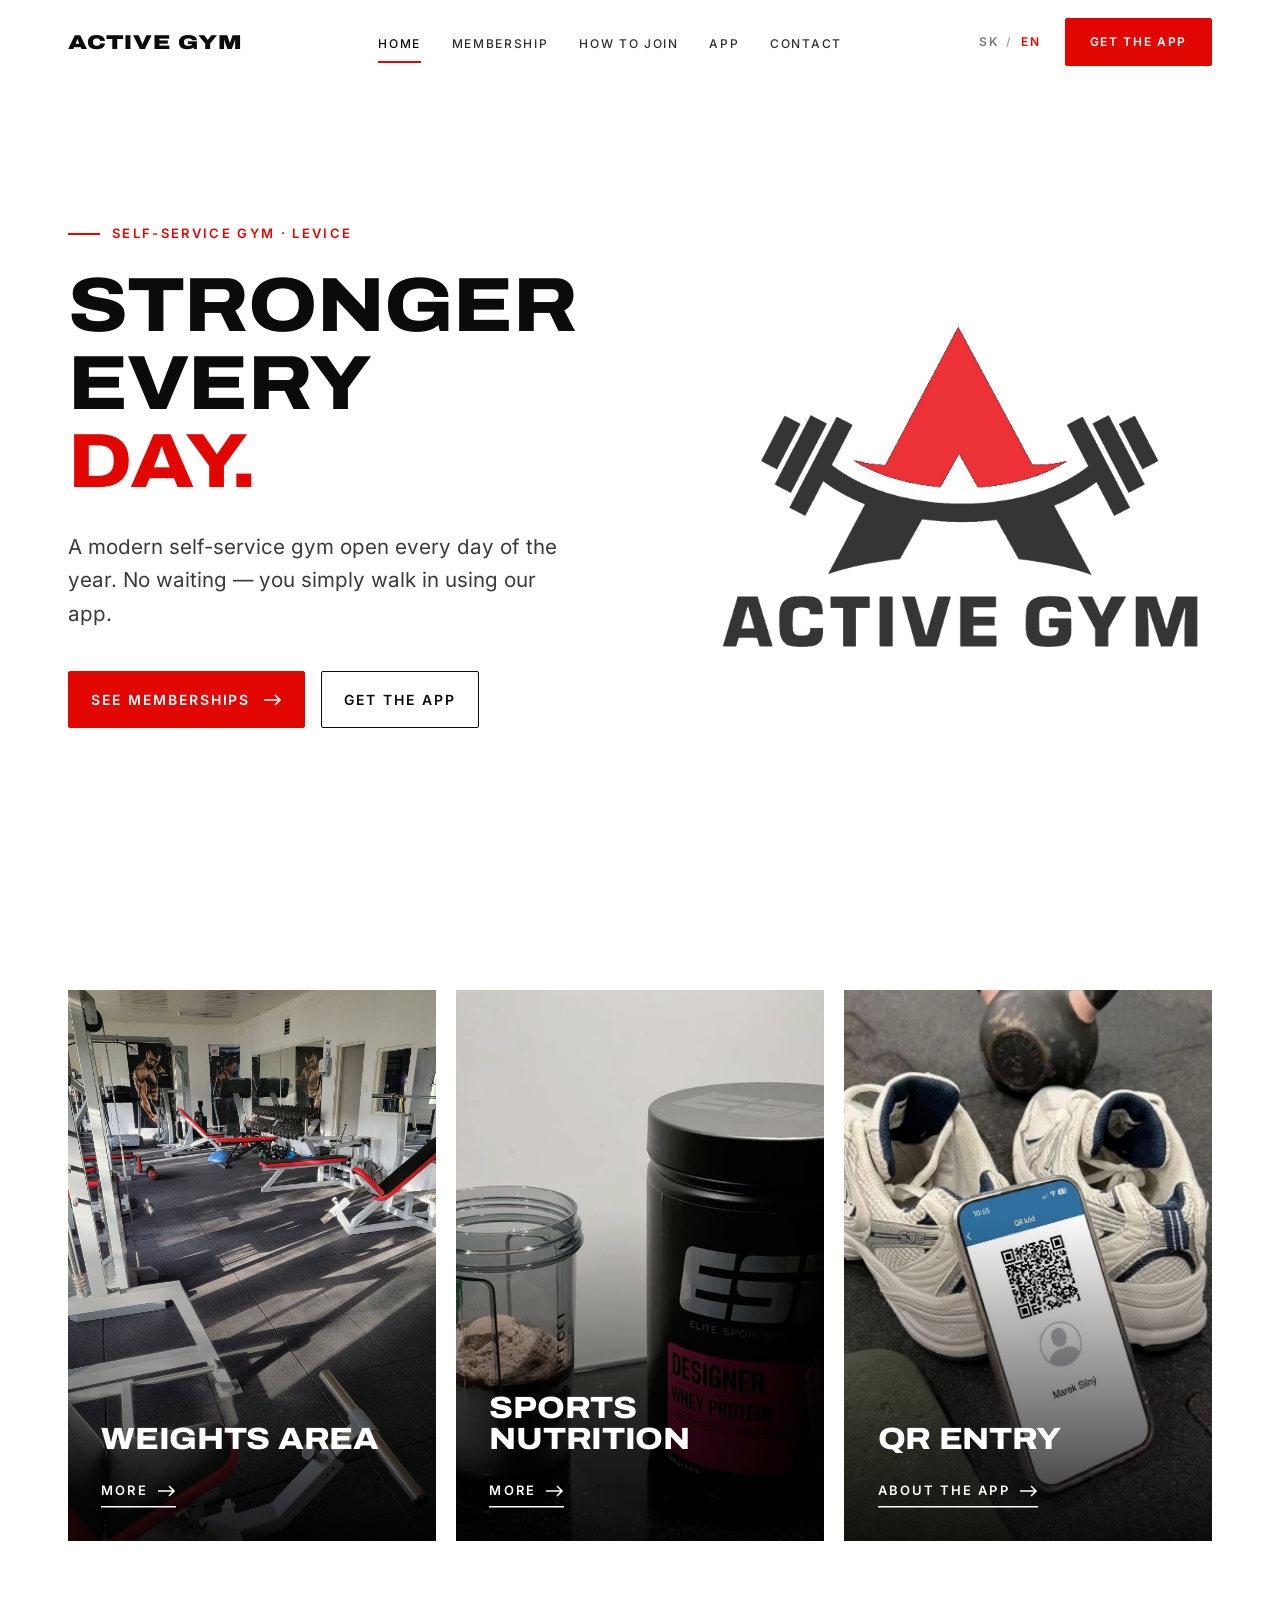
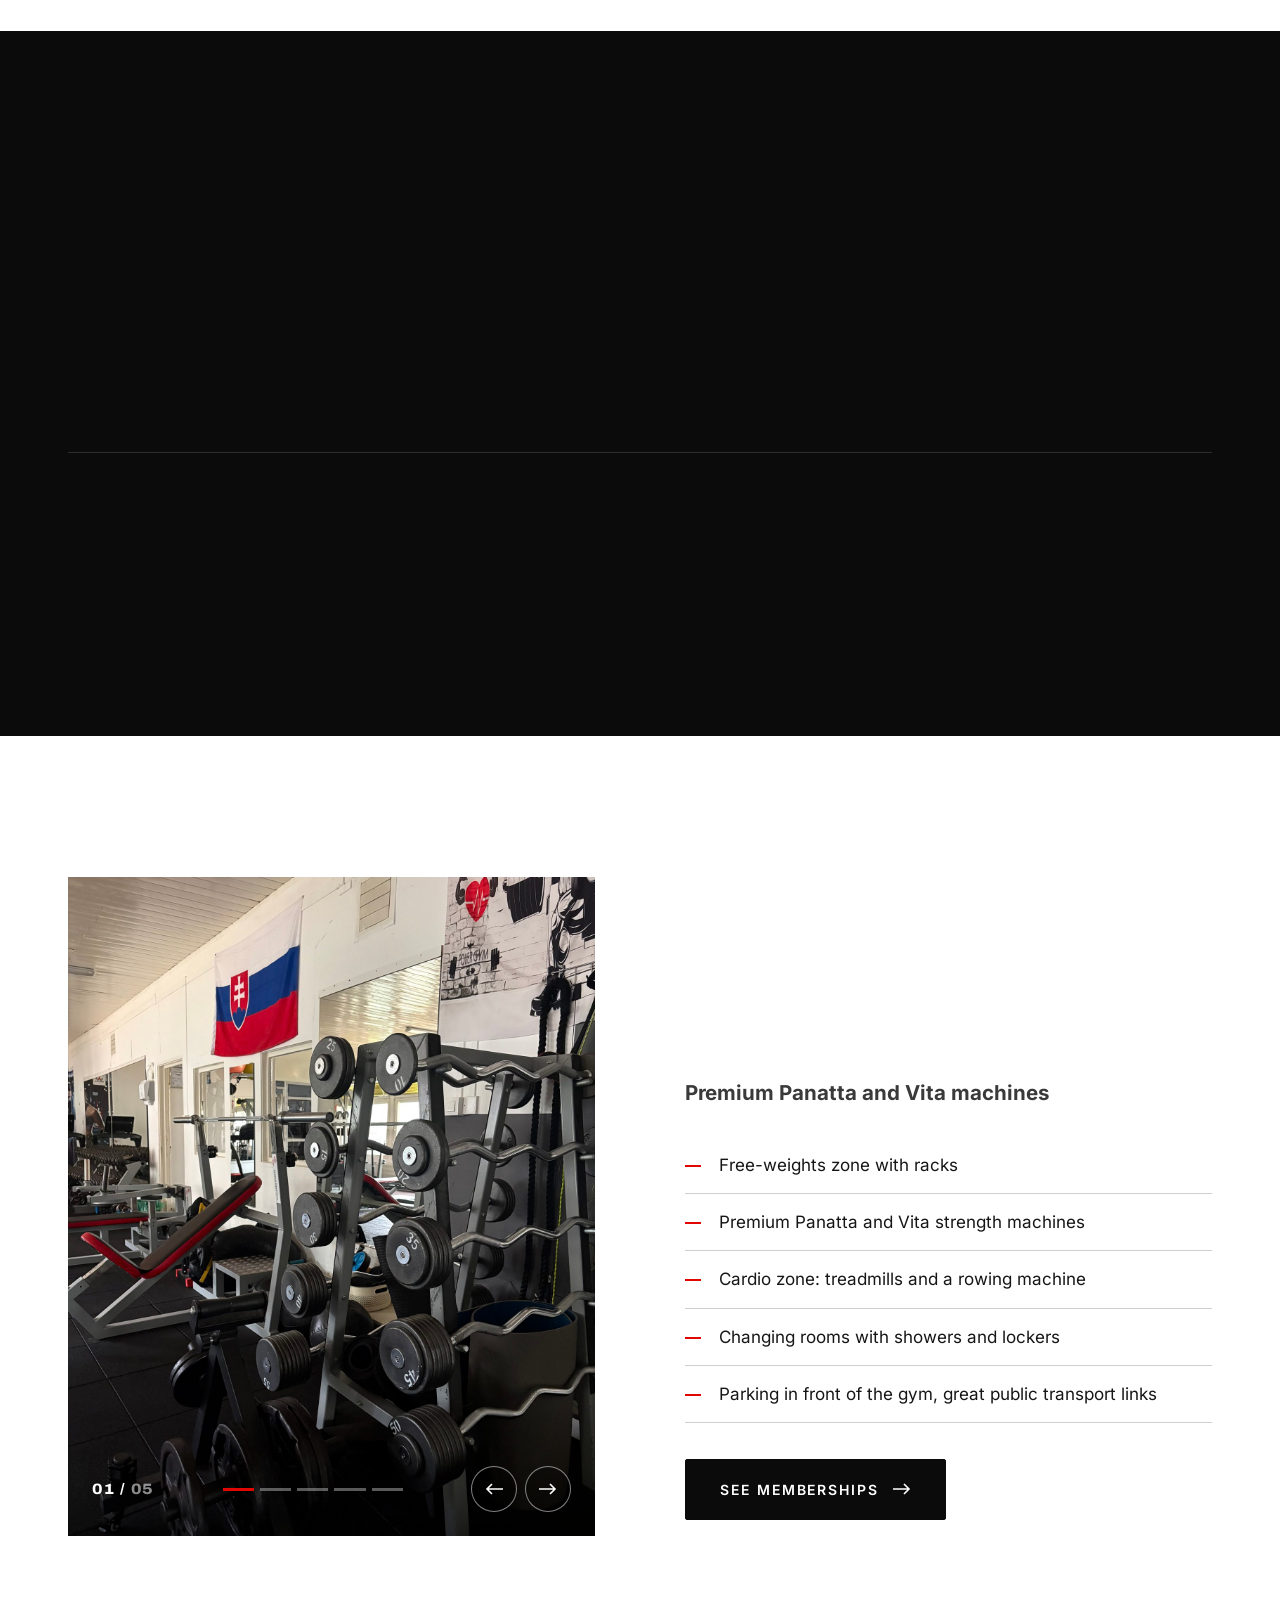
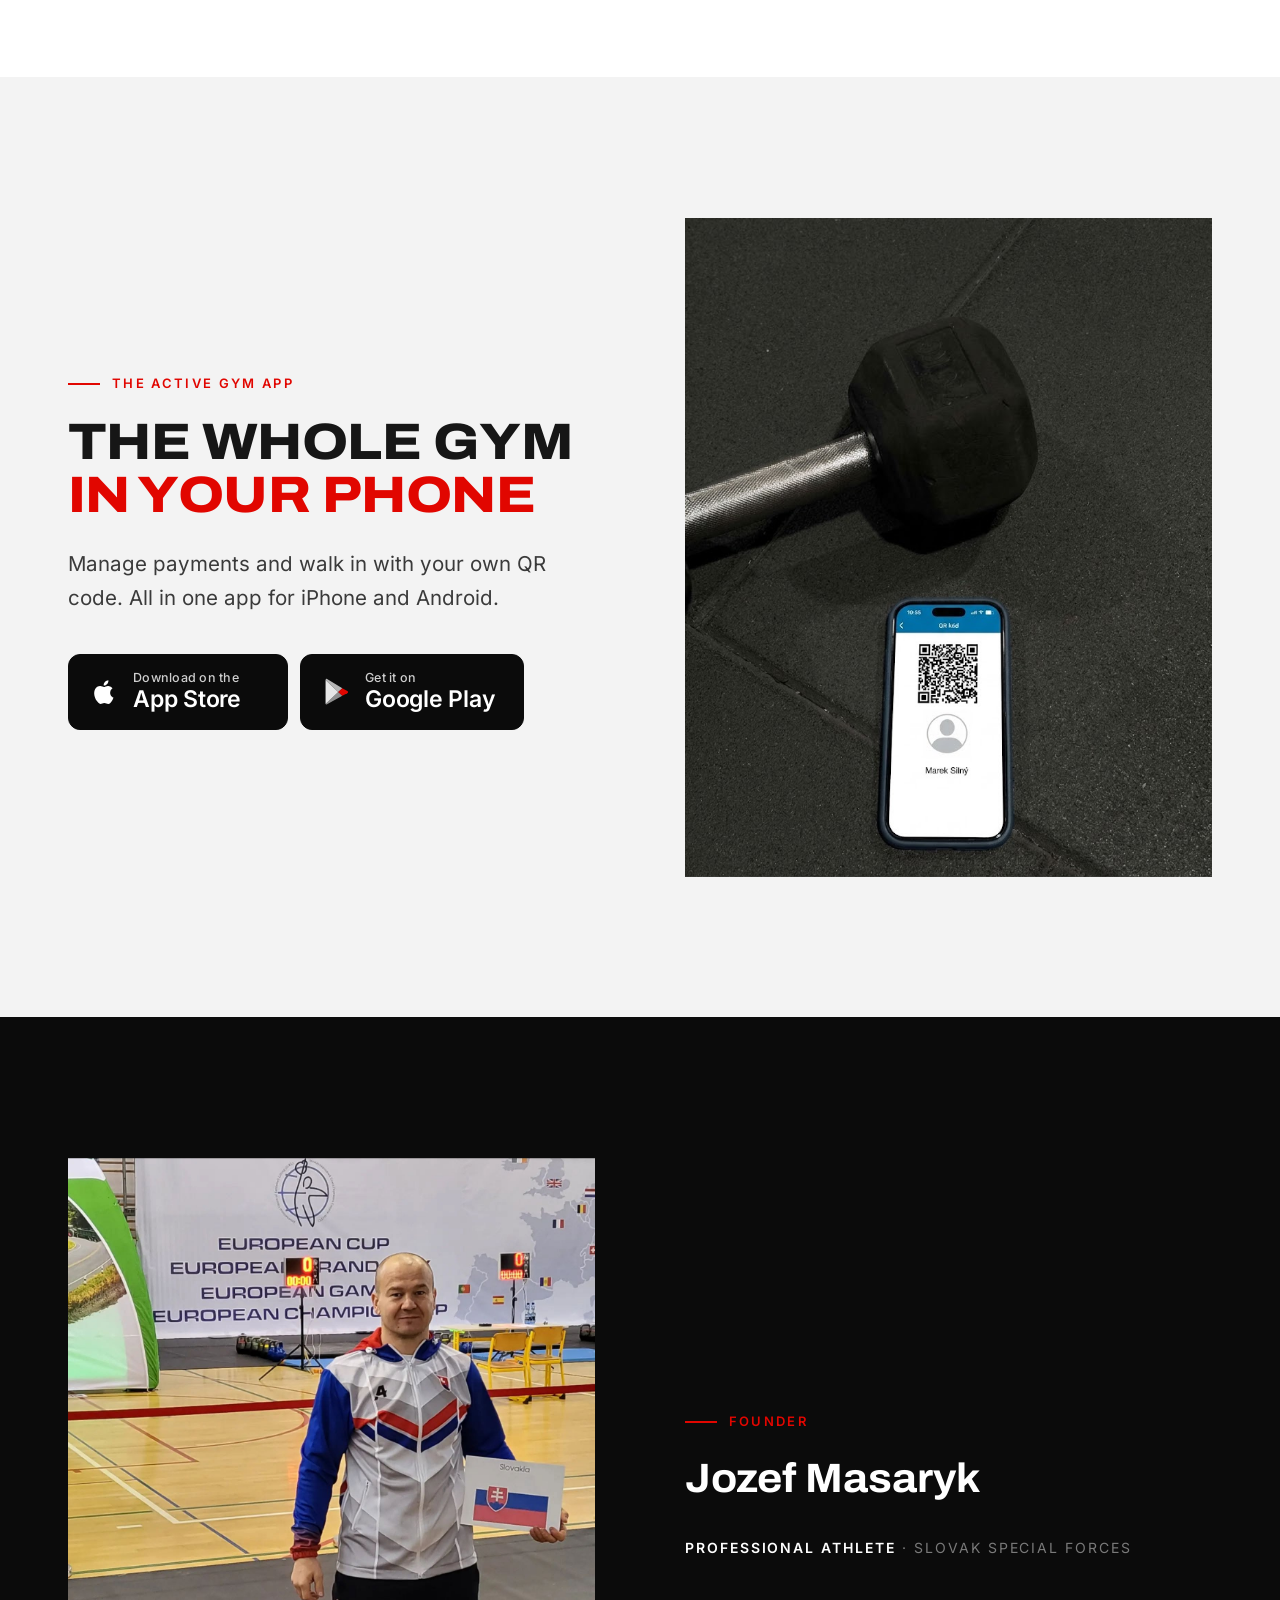
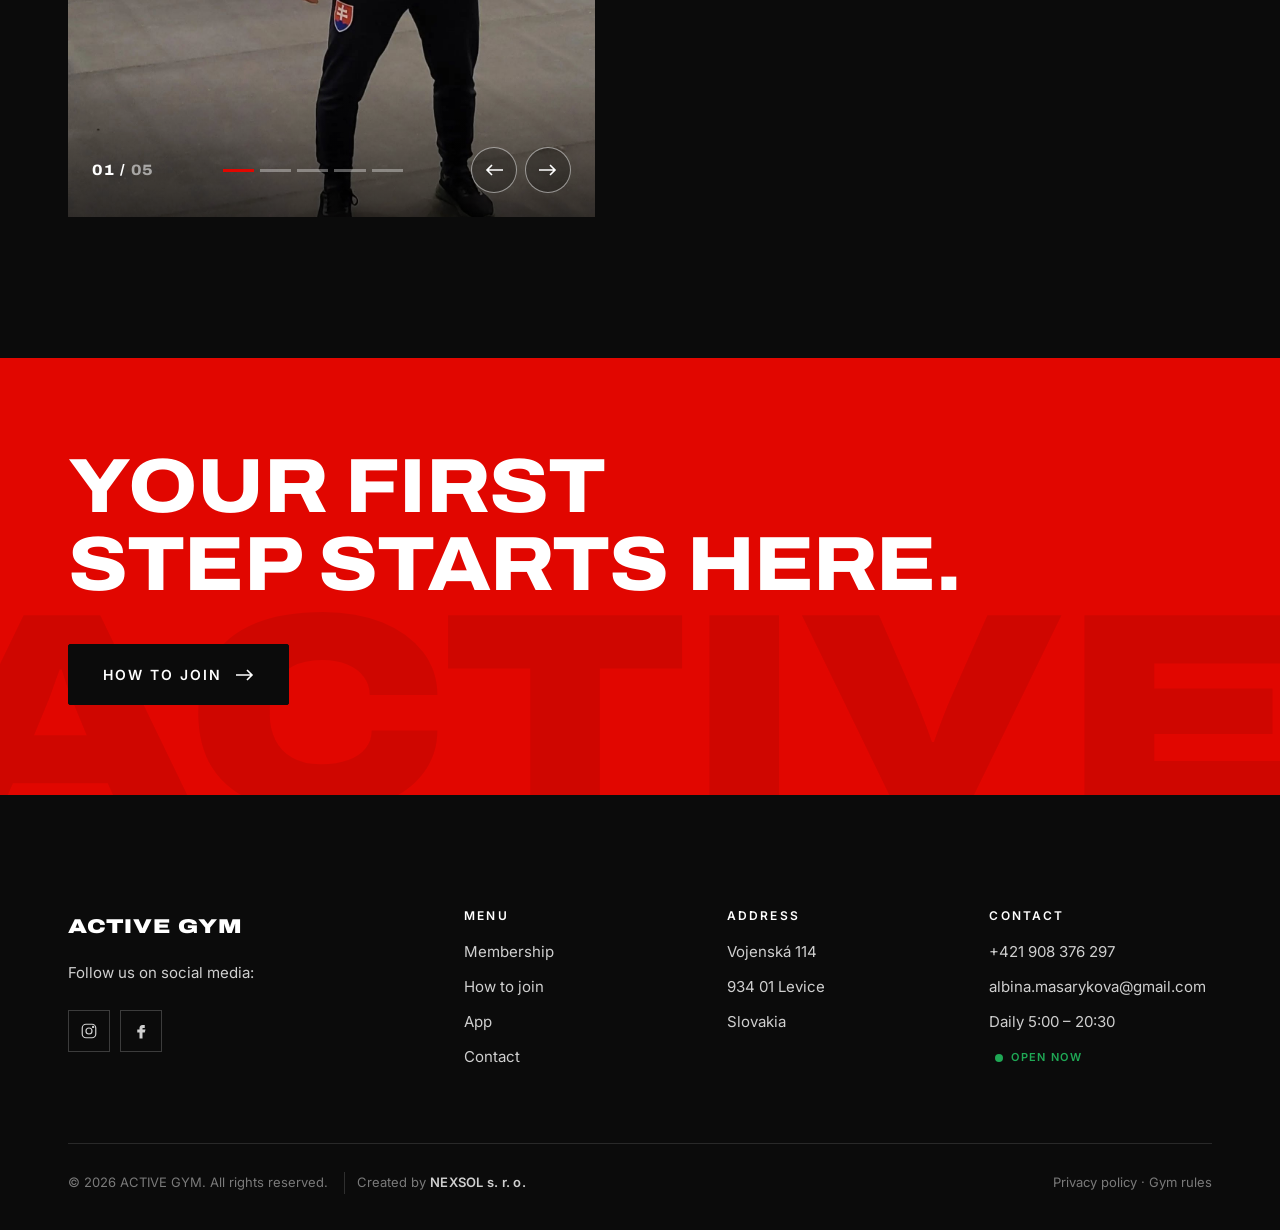
==== en/index.html @ 4e53a93d "Add favicon, social share image and SEO meta tags" ====
<!DOCTYPE html>
<html lang="en">
<head>
  <meta charset="UTF-8">
  <meta name="viewport" content="width=device-width, initial-scale=1">
  <title>ACTIVE GYM Levice — Self-service gym</title>
  <meta name="description" content="ACTIVE GYM self-service gym in Levice, Slovakia. Open daily 5:00 – 20:30, entry with the QR code in our app, modern machines and free weights.">
  <link rel="canonical" href="https://activegym.sk/en/">
  <link rel="alternate" hreflang="sk" href="https://activegym.sk/">
  <link rel="alternate" hreflang="en" href="https://activegym.sk/en/">
  <link rel="alternate" hreflang="x-default" href="https://activegym.sk/">

  <!-- Favicon -->
  <link rel="icon" href="../favicon.ico" sizes="48x48">
  <link rel="icon" type="image/png" sizes="32x32" href="../images/icons/favicon-32.png">
  <link rel="icon" type="image/png" sizes="16x16" href="../images/icons/favicon-16.png">
  <link rel="apple-touch-icon" href="../apple-touch-icon.png">
  <link rel="manifest" href="../site.webmanifest">
  <meta name="theme-color" content="#0b0b0b">

  <!-- Social sharing -->
  <meta property="og:type" content="website">
  <meta property="og:site_name" content="ACTIVE GYM">
  <meta property="og:locale" content="en_GB">
  <meta property="og:locale:alternate" content="sk_SK">
  <meta property="og:title" content="ACTIVE GYM Levice — Self-service gym">
  <meta property="og:description" content="ACTIVE GYM self-service gym in Levice, Slovakia. Open daily 5:00 – 20:30, entry with the QR code in our app, modern machines and free weights.">
  <meta property="og:url" content="https://activegym.sk/en/">
  <meta property="og:image" content="https://activegym.sk/images/og-image.jpg">
  <meta property="og:image:width" content="1200">
  <meta property="og:image:height" content="630">
  <meta property="og:image:alt" content="ACTIVE GYM logo">
  <meta name="twitter:card" content="summary_large_image">

  <!-- Google business info -->
  <script type="application/ld+json">
    {
      "@context": "https://schema.org",
      "@type": "ExerciseGym",
      "name": "ACTIVE GYM",
      "url": "https://activegym.sk/",
      "logo": "https://activegym.sk/images/logo.white.png",
      "image": "https://activegym.sk/images/og-image.jpg",
      "telephone": "+421908376297",
      "email": "albina.masarykova@gmail.com",
      "address": {
        "@type": "PostalAddress",
        "streetAddress": "Vojenská 114",
        "postalCode": "934 01",
        "addressLocality": "Levice",
        "addressCountry": "SK"
      },
      "openingHoursSpecification": [
        {
          "@type": "OpeningHoursSpecification",
          "dayOfWeek": [
            "Monday",
            "Tuesday",
            "Wednesday",
            "Thursday",
            "Friday",
            "Saturday",
            "Sunday"
          ],
          "opens": "05:00",
          "closes": "20:30"
        }
      ],
      "sameAs": [
        "https://www.facebook.com/activegymlevice/",
        "https://www.instagram.com/active_gym_levice/"
      ]
    }
  </script>
  <link rel="stylesheet" href="../css/style.css">
</head>
<body class="home-light">
  <div class="page-curtain" aria-hidden="true"></div>

  <header class="site-header">
    <div class="container">
        <a href="index.html" class="logo" aria-label="ACTIVE GYM home">Active Gym</a>
      <nav class="main-nav" aria-label="Main">
        <ul>
          <li><a href="index.html" aria-current="page">Home</a></li>
          <li><a href="membership.html">Membership</a></li>
          <li><a href="how-to-join.html">How to join</a></li>
          <li><a href="app.html">App</a></li>
          <li><a href="contact.html">Contact</a></li>
        </ul>
      </nav>
      <div class="header-right">
        <div class="lang-switch" aria-label="Language / Jazyk"><a href="../index.html" hreflang="sk" lang="sk" data-lang="sk">SK</a><span aria-hidden="true">/</span><a href="index.html" hreflang="en" lang="en" class="is-active" aria-current="true" data-lang="en">EN</a></div>
        <a href="app.html" class="btn header-cta">Get the app</a>
        <button class="menu-toggle" aria-label="Open menu" aria-expanded="false">
          <span></span><span></span><span></span>
        </button>
      </div>
    </div>
  </header>

  <div class="mobile-menu">
    <ul>
      <li><a href="index.html" aria-current="page">Home</a></li>
      <li><a href="membership.html">Membership</a></li>
      <li><a href="how-to-join.html">How to join</a></li>
      <li><a href="app.html">App</a></li>
      <li><a href="contact.html">Contact</a></li>
    </ul>
    <div class="mobile-meta">
      <div class="lang-switch lang-switch--big" aria-label="Language / Jazyk"><a href="../index.html" hreflang="sk" lang="sk" data-lang="sk">SK</a><span aria-hidden="true">/</span><a href="index.html" hreflang="en" lang="en" class="is-active" aria-current="true" data-lang="en">EN</a></div>
      <p>Vojenská 114 · Levice</p>
    </div>
  </div>

  <main id="main">
    <!-- HERO -->
    <section class="hero hero--split">
      <div class="media" data-label="hero.jpg">
        <img src="../images/logo.white.png" alt="ActiveGym logo">
      </div>
      <div class="container">
        <p class="eyebrow hero-fade">Self-service gym  ·  Levice</p>
        <h1 class="h-xl">
          <span class="rise"><span>Stronger</span></span>
          <span class="rise"><span>every</span></span>
          <span class="rise"><span class="text-red">day.</span></span>
        </h1>
        <p class="lead hero-fade">A modern self-service gym open every day of the year. No waiting — you simply walk in using our app.</p>
        <div class="hero-actions hero-fade">
          <a href="membership.html" class="btn">See memberships <svg class="arrow" width="18" height="12" viewBox="0 0 18 12" fill="none" aria-hidden="true"><path d="M0 6h16M11 1l5 5-5 5" stroke="currentColor" stroke-width="1.6"/></svg></a>
          <a href="app.html" class="btn btn--ghost">Get the app</a>
        </div>
      </div>
      <div class="hero-scroll">Scroll</div>
    </section>

    <!-- OFFER TILES -->
    <section class="section section--tight" style="padding-top:10">
      <div class="container">
        <div class="tiles">
          <a href="membership.html" class="tile reveal">
            <div class="media" data-label="tile-gym.jpg"><img src="../images/fitko.jpg" alt="Weights area with equipment"></div>
            <div class="tile-body">
              <h3>Weights area</h3>
              <p>Premium machines, free weights, treadmills and a rowing machine.</p>
              <span class="link-arrow">More <svg class="arrow" width="18" height="12" viewBox="0 0 18 12" fill="none" aria-hidden="true"><path d="M0 6h16M11 1l5 5-5 5" stroke="currentColor" stroke-width="1.6"/></svg></span>
            </div>
          </a>
          <a href="membership.html#sports-nutrition" class="tile reveal" style="--delay:.12s">
            <div class="media" data-label="tile-cardio.jpg"><img src="../images/protein.jpg" alt="Sports nutrition"></div>
            <div class="tile-body">
              <h3>Sports nutrition</h3>
              <p>Protein, pre-workouts, protein bars and isotonic drinks.</p>
              <span class="link-arrow">More <svg class="arrow" width="18" height="12" viewBox="0 0 18 12" fill="none" aria-hidden="true"><path d="M0 6h16M11 1l5 5-5 5" stroke="currentColor" stroke-width="1.6"/></svg></span>
            </div>
          </a>
          <a href="app.html" class="tile reveal" style="--delay:.24s">
            <div class="media" data-label="tile-entry.jpg"><img src="../images/img-01.jpeg" alt="Member scanning the QR code at the entrance"></div>
            <div class="tile-body">
              <h3>QR entry</h3>
              <p>Open the app, hold your QR code to the reader and train. No waiting.</p>
              <span class="link-arrow">About the app <svg class="arrow" width="18" height="12" viewBox="0 0 18 12" fill="none" aria-hidden="true"><path d="M0 6h16M11 1l5 5-5 5" stroke="currentColor" stroke-width="1.6"/></svg></span>
            </div>
          </a>
        </div>
      </div>
    </section>

    <!-- STATS -->
    <section class="section section--dark">
      <div class="container">
        <div class="section-head">
          <div>
            <p class="eyebrow reveal">ACTIVE GYM</p>
            <h2 class="h-lg reveal" style="--delay:.1s">Train<br>your way.</h2>
          </div>
          <p class="lead reveal" style="--delay:.2s">Open every day of the year, holidays included.</p>
        </div>
        <div class="stats">
          <div class="stat reveal"><div class="stat-num"><span data-count="365">365</span></div><div class="stat-label">Days a year</div></div>
          <div class="stat reveal" style="--delay:.1s"><div class="stat-num"><span data-count="7">7</span></div><div class="stat-label">Days a week</div></div>
          <div class="stat reveal" style="--delay:.2s"><div class="stat-num">5:00</div><div class="stat-label">We open every morning</div></div>
          <div class="stat reveal" style="--delay:.3s"><div class="stat-num">20:30</div><div class="stat-label">Last entry in the evening</div></div>
        </div>
      </div>
    </section>

    <!-- FEATURE: FACILITIES -->
    <section class="section">
      <div class="container feature">
          <div class="gallery reveal-img" data-gallery tabindex="0" role="region" aria-roledescription="carousel" aria-label="Gallery — gym facilities">
            <div class="gallery-slide media is-active" data-label="facilities-1.jpg"><img src="../images/fitko.jpeg" alt="Weights area"></div>
            <div class="gallery-slide media" data-label="facilities-2.jpg"><img src="../images/vahy.jpeg" alt="Panatta and Vita machines"></div>
            <div class="gallery-slide media" data-label="facilities-3.jpg"><img src="../images/pas.jpeg" alt="Cardio zone"></div>
            <div class="gallery-slide media" data-label="facilities-4.jpg"><img src="../images/legs.jpeg" alt="Changing rooms"></div>
            <div class="gallery-slide media" data-label="facilities-5.jpg"><img src="../images/satna.jpeg" alt="Gym space"></div>
            <div class="gallery-ui">
              <div class="gallery-count"><span data-gallery-current>01</span> / <span data-gallery-total>05</span></div>
              <div class="gallery-dots">
              <button type="button" class="gallery-dot is-active" aria-label="Photo 1"></button>
              <button type="button" class="gallery-dot" aria-label="Photo 2"></button>
              <button type="button" class="gallery-dot" aria-label="Photo 3"></button>
              <button type="button" class="gallery-dot" aria-label="Photo 4"></button>
              <button type="button" class="gallery-dot" aria-label="Photo 5"></button>
              </div>
              <div class="gallery-arrows">
                <button type="button" class="gallery-btn gallery-btn--prev" data-gallery-prev aria-label="Previous photo"><svg width="18" height="12" viewBox="0 0 18 12" fill="none" aria-hidden="true"><path d="M0 6h16M11 1l5 5-5 5" stroke="currentColor" stroke-width="1.6"/></svg></button>
                <button type="button" class="gallery-btn" data-gallery-next aria-label="Next photo"><svg width="18" height="12" viewBox="0 0 18 12" fill="none" aria-hidden="true"><path d="M0 6h16M11 1l5 5-5 5" stroke="currentColor" stroke-width="1.6"/></svg></button>
              </div>
            </div>
          </div>
        <div class="feature-text">
          <p class="eyebrow reveal">Facilities</p>
          <h2 class="h-md reveal" style="--delay:.1s">Everything you need.</h2>
          <p class="lead reveal" style="--delay:.15s"><strong>Premium Panatta and Vita machines</strong></p>
          <ul class="check-list reveal" style="--delay:.2s">
            <li>Free-weights zone with racks</li>
            <li>Premium Panatta and Vita strength machines</li>
            <li>Cardio zone: treadmills and a rowing machine</li>
            <li>Changing rooms with showers and lockers</li>
            <li>Parking in front of the gym, great public transport links</li>
          </ul>
          <a href="membership.html" class="btn btn--dark reveal" style="--delay:.25s">See memberships <svg class="arrow" width="18" height="12" viewBox="0 0 18 12" fill="none" aria-hidden="true"><path d="M0 6h16M11 1l5 5-5 5" stroke="currentColor" stroke-width="1.6"/></svg></a>
        </div>
      </div>
    </section>

    <!-- APP TEASER -->
    <section class="section section--grey">
      <div class="container feature feature--reverse">
        <div class="feature-media media reveal-img" data-label="app-in-hand.jpg">
          <img src="../images/img-02.jpeg" alt="Phone with the ACTIVE GYM app in hand">
        </div>
        <div class="feature-text">
          <p class="eyebrow reveal">The ACTIVE GYM app</p>
          <h2 class="h-md reveal" style="--delay:.1s">The whole gym <span class="text-red"><br>in your phone</span></h2>
          <p class="lead reveal" style="--delay:.15s">Manage payments and walk in with your own QR code. All in one app for iPhone and Android.</p>
          <div class="reveal" style="--delay:.2s">
          <div class="store-buttons">

            <a href="https://apps.apple.com/sk/app/active-gym-levice/id6466147681" class="store-btn" aria-label="App Store"><svg width="22" height="22" viewBox="0 0 24 24" fill="currentColor" aria-hidden="true"><path d="M16.4 12.6c0-2.5 2-3.7 2.1-3.8-1.2-1.7-3-1.9-3.6-2-1.5-.2-3 .9-3.8.9-.8 0-2-.9-3.3-.8-1.7 0-3.3 1-4.2 2.5-1.8 3.1-.5 7.7 1.3 10.2.9 1.2 1.9 2.6 3.2 2.6 1.3-.1 1.8-.8 3.3-.8 1.6 0 2 .8 3.4.8 1.4 0 2.3-1.3 3.1-2.5 1-1.4 1.4-2.8 1.4-2.9-.1 0-2.9-1.1-2.9-4.2zM13.9 5.1c.7-.9 1.2-2 1-3.2-1 0-2.2.7-3 1.5-.6.7-1.2 1.9-1 3.1 1.1.1 2.3-.6 3-1.4z"/></svg><span><small>Download on the</small>App Store</span></a>
            <a href="https://play.google.com/store/apps/details?id=com.clubspire.android.activegymlevice&pcampaignid=web_share" class="store-btn" aria-label="Google Play"><svg width="20" height="22" viewBox="0 0 20 22" fill="none" aria-hidden="true"><path d="M1 1.5v19l10-9.5L1 1.5z" fill="#fff" opacity=".9"/><path d="M1 1.5l10 9.5 3.2-3L2.2.8C1.7.5 1.2.8 1 1.5z" fill="#fff" opacity=".7"/><path d="M1 20.5l10-9.5 3.2 3-12 6.7c-.5.3-1 .2-1.2-.2z" fill="#fff" opacity=".55"/><path d="M14.2 8l3.9 2.2c.8.5.8 1.2 0 1.7L14.2 14 11 11l3.2-3z" fill="#e10600"/></svg><span><small>Get it on</small>Google Play</span></a>
          </div>
          </div>
        </div>
      </div>
    </section>

    <!-- FOUNDER -->
    <section class="section section--dark founder">
      <div class="container feature">
          <div class="gallery reveal-img" data-gallery tabindex="0" role="region" aria-roledescription="carousel" aria-label="Gallery — founder">
            <div class="gallery-slide media is-active" data-label="founder-1.jpg"><img src="../images/dodo.jpg" alt="Jozef Masaryk"></div>
            <div class="gallery-slide media" data-label="founder-2.jpg"><img src="../images/dodo2.jpg" alt="Jozef Masaryk"></div>
            <div class="gallery-slide media" data-label="founder-3.jpg"><img src="../images/medaila.jpeg" alt="Jozef Masaryk"></div>
            <div class="gallery-slide media" data-label="founder-4.jpg"><img src="../images/diplom.jpeg" alt="Jozef Masaryk"></div>
            <div class="gallery-slide media" data-label="founder-5.jpg"><img src="../images/jednotka.jpeg" alt="Jozef Masaryk"></div>
            <div class="gallery-ui">
              <div class="gallery-count"><span data-gallery-current>01</span> / <span data-gallery-total>05</span></div>
              <div class="gallery-dots">
              <button type="button" class="gallery-dot is-active" aria-label="Photo 1"></button>
              <button type="button" class="gallery-dot" aria-label="Photo 2"></button>
              <button type="button" class="gallery-dot" aria-label="Photo 3"></button>
              <button type="button" class="gallery-dot" aria-label="Photo 4"></button>
              <button type="button" class="gallery-dot" aria-label="Photo 5"></button>
              </div>
              <div class="gallery-arrows">
                <button type="button" class="gallery-btn gallery-btn--prev" data-gallery-prev aria-label="Previous photo"><svg width="18" height="12" viewBox="0 0 18 12" fill="none" aria-hidden="true"><path d="M0 6h16M11 1l5 5-5 5" stroke="currentColor" stroke-width="1.6"/></svg></button>
                <button type="button" class="gallery-btn" data-gallery-next aria-label="Next photo"><svg width="18" height="12" viewBox="0 0 18 12" fill="none" aria-hidden="true"><path d="M0 6h16M11 1l5 5-5 5" stroke="currentColor" stroke-width="1.6"/></svg></button>
              </div>
            </div>
          </div>
        <div>
          <p class="eyebrow reveal">Founder</p>
          <blockquote class="quote reveal" style="--delay:.1s">Jozef Masaryk</blockquote>
          <p class="quote-author reveal" style="--delay:.2s"><strong>Professional Athlete</strong> · Slovak Special Forces</p>
        </div>
      </div>
    </section>

    <!-- CTA -->
    <section class="cta-band section--tight">
      <div class="container">
        <h2 class="h-lg reveal">Your first<br>step starts here.</h2>
        <a href="how-to-join.html" class="btn reveal" style="--delay:.15s">How to join <svg class="arrow" width="18" height="12" viewBox="0 0 18 12" fill="none" aria-hidden="true"><path d="M0 6h16M11 1l5 5-5 5" stroke="currentColor" stroke-width="1.6"/></svg></a>
      </div>
    </section>

  </main>

  <footer class="site-footer">
    <div class="container">
      <div class="footer-top">
        <div>
          <a href="index.html" class="logo">Active Gym</a>
          <p>Follow us on social media:</p>
          <div class="socials">
            <a href="https://www.instagram.com/active_gym_levice/" aria-label="Instagram"><svg width="18" height="18" viewBox="0 0 24 24" fill="none" stroke="currentColor" stroke-width="1.6"><rect x="3" y="3" width="18" height="18" rx="5"/><circle cx="12" cy="12" r="4"/><circle cx="17.5" cy="6.5" r="0.8" fill="currentColor"/></svg></a>
            <a href="https://www.facebook.com/activegymlevice/" aria-label="Facebook"><svg width="18" height="18" viewBox="0 0 24 24" fill="currentColor"><path d="M14 8h3V4h-3c-2.8 0-4 1.8-4 4.3V10H7v4h3v8h4v-8h3l1-4h-4V8.6c0-.4.3-.6 1-.6z"/></svg></a>
          </div>
        </div>
        <div>
          <h4>Menu</h4>
          <ul>
            <li><a href="membership.html">Membership</a></li>
            <li><a href="how-to-join.html">How to join</a></li>
            <li><a href="app.html">App</a></li>
            <li><a href="contact.html">Contact</a></li>
          </ul>
        </div>
        <div>
          <h4>Address</h4>
          <ul>
            <li>Vojenská 114</li>
            <li>934 01 Levice</li>
            <li>Slovakia</li>
          </ul>
        </div>
        <div>
          <h4>Contact</h4>
          <ul>
            <li><a href="tel:+421908376297">+421 908 376 297</a></li>
            <li><a href="mailto:albina.masarykova@gmail.com">albina.masarykova@gmail.com</a></li>
            <li>Daily 5:00 – 20:30</li>
            <li><span class="open-status" data-open-status></span></li>
          </ul>
        </div>
      </div>
      <div class="footer-bottom">
        <span>© <span data-year>2026</span> ACTIVE GYM. All rights reserved. <span class="footer-credit">Created by <strong>NEXSOL s. r. o.</strong></span></span>
        <span><a href="privacy-policy.html">Privacy policy</a> · <a href="#">Gym rules</a></span>
      </div>
    </div>
  </footer>

  <script src="../js/main.js"></script>
  <script src="../js/gallery.js"></script>
</body>
</html>
---- css/style.css ----
/* ===== Fonts (self-hosted: no Google, no cookies) ===== */
/* Archivo — headlines */
@font-face {
  font-family: "Archivo";
  font-style: normal;
  font-weight: 100 900;
  font-stretch: 62% 125%;
  font-display: swap;
  src: url("../fonts/archivo-latin-ext-wdth-normal.woff2") format("woff2");
  unicode-range: U+0100-02BA,U+02BD-02C5,U+02C7-02CC,U+02CE-02D7,U+02DD-02FF,U+0304,U+0308,U+0329,U+1D00-1DBF,U+1E00-1E9F,U+1EF2-1EFF,U+2020,U+20A0-20AB,U+20AD-20C0,U+2113,U+2C60-2C7F,U+A720-A7FF;
}
@font-face {
  font-family: "Archivo";
  font-style: normal;
  font-weight: 100 900;
  font-stretch: 62% 125%;
  font-display: swap;
  src: url("../fonts/archivo-latin-wdth-normal.woff2") format("woff2");
  unicode-range: U+0000-00FF,U+0131,U+0152-0153,U+02BB-02BC,U+02C6,U+02DA,U+02DC,U+0304,U+0308,U+0329,U+2000-206F,U+20AC,U+2122,U+2191,U+2193,U+2212,U+2215,U+FEFF,U+FFFD;
}
/* Inter — body text */
@font-face {
  font-family: "Inter";
  font-style: normal;
  font-weight: 100 900;
  font-display: swap;
  src: url("../fonts/inter-latin-ext-wght-normal.woff2") format("woff2");
  unicode-range: U+0100-02BA,U+02BD-02C5,U+02C7-02CC,U+02CE-02D7,U+02DD-02FF,U+0304,U+0308,U+0329,U+1D00-1DBF,U+1E00-1E9F,U+1EF2-1EFF,U+2020,U+20A0-20AB,U+20AD-20C0,U+2113,U+2C60-2C7F,U+A720-A7FF;
}
@font-face {
  font-family: "Inter";
  font-style: normal;
  font-weight: 100 900;
  font-display: swap;
  src: url("../fonts/inter-latin-wght-normal.woff2") format("woff2");
  unicode-range: U+0000-00FF,U+0131,U+0152-0153,U+02BB-02BC,U+02C6,U+02DA,U+02DC,U+0304,U+0308,U+0329,U+2000-206F,U+20AC,U+2122,U+2191,U+2193,U+2212,U+2215,U+FEFF,U+FFFD;
}
/* =========================================================
   ACTIVE — Gym Centre
   Colors: red / black / white. Mood: professional, simple, modern.
   Edit the tokens below to change the whole site at once.
   ========================================================= */

:root {
  --red: #e10600;
  --red-dark: #b30500;
  --black: #0b0b0b;
  --ink: #161616;
  --grey-900: #1e1e1e;
  --grey-700: #3a3a3a;
  --grey-500: #7a7a7a;
  --grey-300: #cfcfcf;
  --grey-100: #f3f3f3;
  --white: #ffffff;

  --font-head: "Archivo", "Helvetica Neue", Arial, sans-serif;
  --font-body: "Inter", "Helvetica Neue", Arial, sans-serif;

  --container: 1240px;
  --gutter: clamp(16px, 4vw, 48px);
  --radius: 2px;

  --ease: cubic-bezier(0.22, 1, 0.36, 1);      /* smooth "ease-out-quint" */
  --ease-in-out: cubic-bezier(0.65, 0, 0.35, 1);
  --dur: 0.9s;
  --header-h: 84px;
}

/* ---------- Reset ---------- */
*, *::before, *::after { box-sizing: border-box; }
html { -webkit-text-size-adjust: 100%; scroll-padding-top: var(--header-h); }
body {
  margin: 0;
  font-family: var(--font-body);
  font-size: 17px;
  line-height: 1.65;
  color: var(--ink);
  background: var(--white);
  -webkit-font-smoothing: antialiased;
  overflow-x: hidden;
}
img { display: block; max-width: 100%; }
a { color: inherit; text-decoration: none; }
button, input, select, textarea { font: inherit; color: inherit; }
ul { list-style: none; margin: 0; padding: 0; }
h1, h2, h3, h4 {
  font-family: var(--font-head);
  font-weight: 800;
  font-stretch: 112%;
  line-height: 1.02;
  letter-spacing: -0.01em;
  margin: 0;
  text-transform: uppercase;
}
p { margin: 0 0 1em; }
::selection { background: var(--red); color: var(--white); }

/* ---------- Page transition (fade between pages) ---------- */
.page-curtain {
  position: fixed;
  inset: 0;
  background: var(--black);
  z-index: 1000;
  pointer-events: none;
  opacity: 1;
  transition: opacity 0.7s var(--ease);
}
body.is-loaded .page-curtain { opacity: 0; }
body.is-leaving .page-curtain { opacity: 1; transition-duration: 0.45s; }

/* ---------- Layout helpers ---------- */
.container {
  width: 100%;
  max-width: var(--container);
  margin: 0 auto;
  padding: 0 var(--gutter);
}
.section { padding: clamp(80px, 11vw, 150px) 0; }
.section--dark { background: var(--black); color: var(--white); }
.section--grey { background: var(--grey-100); }
.section--tight { padding: clamp(56px, 7vw, 96px) 0; }

.eyebrow {
  display: inline-flex;
  align-items: center;
  gap: 12px;
  font-family: var(--font-body);
  font-size: 13px;
  font-weight: 600;
  letter-spacing: 0.18em;
  text-transform: uppercase;
  color: var(--red);
  margin-bottom: 22px;
}
.eyebrow::before {
  content: "";
  width: 32px;
  height: 2px;
  background: currentColor;
}
.h-xl { font-size: clamp(48px, 9vw, 128px); }
.h-lg { font-size: clamp(38px, 6vw, 80px); }
.h-md { font-size: clamp(30px, 4vw, 52px); }
.h-sm { font-size: clamp(22px, 2.2vw, 28px); }
.lead { font-size: clamp(18px, 1.6vw, 21px); color: var(--grey-700); max-width: 640px; }
.section--dark .lead { color: var(--grey-300); }
.text-red { color: var(--red); }

.section-head {
  display: flex;
  justify-content: space-between;
  align-items: flex-end;
  gap: 32px;
  flex-wrap: wrap;
  margin-bottom: clamp(40px, 6vw, 72px);
}
.section-head .lead { margin: 0; }

/* ---------- Buttons ---------- */
.btn {
  position: relative;
  display: inline-flex;
  align-items: center;
  gap: 14px;
  padding: 18px 34px;
  font-size: 14px;
  font-weight: 600;
  letter-spacing: 0.14em;
  text-transform: uppercase;
  border: 1.5px solid var(--red);
  background: var(--red);
  color: var(--white);
  border-radius: var(--radius);
  cursor: pointer;
  overflow: hidden;
  isolation: isolate;
  transition: color 0.5s var(--ease), border-color 0.5s var(--ease);
}
.btn::before {
  content: "";
  position: absolute;
  inset: 0;
  background: var(--black);
  transform: scaleX(0);
  transform-origin: right;
  transition: transform 0.6s var(--ease);
  z-index: -1;
}
.btn:hover::before { transform: scaleX(1); transform-origin: left; }
.btn:hover { border-color: var(--black); }
.btn .arrow { transition: transform 0.5s var(--ease); }
.btn:hover .arrow { transform: translateX(5px); }

.btn--ghost { background: transparent; color: var(--white); border-color: rgba(255,255,255,0.6); }
.btn--ghost::before { background: var(--white); }
.btn--ghost:hover { color: var(--black); border-color: var(--white); }

.btn--dark { background: var(--black); border-color: var(--black); }
.btn--dark::before { background: var(--red); }
.btn--dark:hover { border-color: var(--red); }

.section--dark .btn:hover::before,
.hero .btn:not(.btn--ghost):hover::before { background: var(--white); }
.section--dark .btn:not(.btn--ghost):hover,
.hero .btn:not(.btn--ghost):hover { color: var(--black); border-color: var(--white); }

.link-arrow {
  display: inline-flex;
  align-items: center;
  gap: 10px;
  font-size: 13px;
  font-weight: 600;
  letter-spacing: 0.16em;
  text-transform: uppercase;
  padding-bottom: 6px;
  background: linear-gradient(currentColor, currentColor) left bottom / 100% 1.5px no-repeat;
  transition: background-size 0.6s var(--ease), color 0.4s var(--ease);
}
.link-arrow:hover { background-size: 0 1.5px; background-position: right bottom; color: var(--red); }

/* ---------- Header ---------- */
.site-header {
  position: fixed;
  top: 0; left: 0; right: 0;
  z-index: 100;
  height: var(--header-h);
  color: var(--white);
  transition: background-color 0.6s var(--ease), height 0.6s var(--ease),
              transform 0.6s var(--ease), box-shadow 0.6s var(--ease);
}
.site-header.is-scrolled {
  background: rgba(11, 11, 11, 0.94);
  backdrop-filter: blur(10px);
  -webkit-backdrop-filter: blur(10px);
  height: 68px;
  box-shadow: 0 1px 0 rgba(255,255,255,0.06);
}
.site-header.is-hidden { transform: translateY(-100%); }
.site-header .container {
  height: 100%;
  display: flex;
  align-items: center;
  justify-content: space-between;
  gap: 24px;
}
.logo {
  font-family: var(--font-head);
  font-weight: 900;
  font-stretch: 125%;
  font-size: 20px;
  letter-spacing: 0.04em;
  text-transform: uppercase;
  display: inline-flex;
  align-items: baseline;
  gap: 2px;
}
.logo span { color: var(--red); }

.main-nav ul { display: flex; gap: clamp(17px, 2.4vw, 38px); }
.main-nav a {
  position: relative;
  font-size: 12px;
  font-weight: 500;
  letter-spacing: 0.14em;
  text-transform: uppercase;
  box-sizing: border-box;
  padding: 12px 0;
  opacity: 0.85;
  transition: opacity 0.4s var(--ease);
}
.main-nav a::after {
  content: "";
  position: absolute;
  left: 0; right: 0; bottom: 0;
  height: 2px;
  background: var(--red);
  transform: scaleX(0);
  transform-origin: right;
  transition: transform 0.55s var(--ease);
}
.main-nav a:hover, .main-nav a[aria-current="page"] { opacity: 1; }
.main-nav a:hover::after, .main-nav a[aria-current="page"]::after {
  transform: scaleX(1);
  transform-origin: left;
}
.header-cta { padding: 13px 24px; font-size: 12px; }

.menu-toggle {
  display: none;
  width: 44px; height: 44px;
  background: none;
  border: 0;
  cursor: pointer;
  position: relative;
  z-index: 120;
}
.menu-toggle span {
  position: absolute;
  left: 10px; right: 10px;
  height: 2px;
  background: var(--white);
  transition: transform 0.5s var(--ease), opacity 0.3s var(--ease), top 0.5s var(--ease);
}
.menu-toggle span:nth-child(1) { top: 16px; }
.menu-toggle span:nth-child(2) { top: 21px; }
.menu-toggle span:nth-child(3) { top: 26px; }
body.menu-open .menu-toggle span:nth-child(1) { top: 21px; transform: rotate(45deg); }
body.menu-open .menu-toggle span:nth-child(2) { opacity: 0; }
body.menu-open .menu-toggle span:nth-child(3) { top: 21px; transform: rotate(-45deg); }

/* Mobile menu overlay */
.mobile-menu {
  position: fixed;
  inset: 0;
  z-index: 110;
  background: var(--black);
  color: var(--white);
  display: flex;
  flex-direction: column;
  justify-content: center;
  padding: 100px var(--gutter) 40px;
  clip-path: inset(0 0 100% 0);
  transition: clip-path 0.8s var(--ease-in-out);
  visibility: hidden;
}
body.menu-open .mobile-menu { clip-path: inset(0 0 0 0); visibility: visible; }
.mobile-menu li {
  overflow: hidden;
}
.mobile-menu a {
  display: block;
  font-family: var(--font-head);
  font-weight: 800;
  font-stretch: 112%;
  text-transform: uppercase;
  font-size: clamp(34px, 9vw, 54px);
  line-height: 1.15;
  transform: translateY(100%);
  transition: transform 0.7s var(--ease), color 0.3s;
}
.mobile-menu a:hover, .mobile-menu a[aria-current="page"] { color: var(--red); }
body.menu-open .mobile-menu a { transform: translateY(0); }
body.menu-open .mobile-menu li:nth-child(2) a { transition-delay: 0.06s; }
body.menu-open .mobile-menu li:nth-child(3) a { transition-delay: 0.12s; }
body.menu-open .mobile-menu li:nth-child(4) a { transition-delay: 0.18s; }
body.menu-open .mobile-menu li:nth-child(5) a { transition-delay: 0.24s; }
body.menu-open .mobile-menu li:nth-child(6) a { transition-delay: 0.30s; }
.mobile-menu .mobile-meta {
  margin-top: 48px;
  color: var(--grey-500);
  font-size: 15px;
  opacity: 0;
  transition: opacity 0.6s var(--ease) 0.35s;
}
body.menu-open .mobile-menu .mobile-meta { opacity: 1; }
body.menu-open { overflow: hidden; }

/* Pages with a light top (no hero image) get a dark header from the start */
body.header-solid .site-header { background: var(--black); }

/* ---------- Photo slots (real photos only) ----------
   Each .media box shows a labelled placeholder until you put a
   photo with the matching file name into the /images folder. */
.media {
  position: relative;
  overflow: hidden;
  background:
    repeating-linear-gradient(135deg, rgba(255,255,255,0.025) 0 14px, transparent 14px 28px),
    var(--grey-900);
}
.media::after {
  content: "PHOTO — " attr(data-label);
  position: absolute;
  inset: 0;
  display: grid;
  place-items: center;
  text-align: center;
  padding: 16px;
  font-size: 11px;
  font-weight: 600;
  letter-spacing: 0.2em;
  color: rgba(255,255,255,0.35);
  pointer-events: none;
}
.media img {
  position: absolute;
  inset: 0;
  width: 100%;
  height: 100%;
  object-fit: cover;
  z-index: 1;
  transition: transform 1.4s var(--ease), opacity 0.8s var(--ease);
}
.media img.is-missing { display: none; }

/* ---------- Hero ---------- */
.hero {
  position: relative;
  min-height: 100vh;
  min-height: 100svh;
  display: flex;
  align-items: flex-end;
  color: var(--white);
  background: var(--black);
  overflow: hidden;
}
.hero .media {
  position: absolute;
  inset: 0;
}
.hero .media img {
  transform: scale(1.12);
  transition: transform 2.6s var(--ease);
}
body.is-loaded .hero .media img { transform: scale(1); }
.hero::before {
  content: "";
  position: absolute;
  inset: 0;
  z-index: 2;
  background:
    linear-gradient(180deg, rgba(0,0,0,0.55) 0%, rgba(0,0,0,0) 30%),
    linear-gradient(0deg, rgba(0,0,0,0.85) 0%, rgba(0,0,0,0.25) 55%, rgba(0,0,0,0.1) 100%);
}
.hero .container {
  position: relative;
  z-index: 3;
  padding-bottom: clamp(56px, 9vh, 110px);
  padding-top: calc(var(--header-h) + 40px);
}
.hero .h-xl { max-width: 11ch; }
.hero .lead { color: rgba(255,255,255,0.82); margin: 28px 0 40px; }
.hero-actions { display: flex; gap: 16px; flex-wrap: wrap; }
.hero-scroll {
  position: absolute;
  right: var(--gutter);
  bottom: clamp(56px, 9vh, 110px);
  z-index: 3;
  writing-mode: vertical-rl;
  font-size: 11px;
  letter-spacing: 0.3em;
  text-transform: uppercase;
  color: rgba(255,255,255,0.7);
  display: flex;
  align-items: center;
  gap: 16px;
}
.hero-scroll::after {
  content: "";
  width: 1.5px;
  height: 64px;
  background: linear-gradient(var(--white), transparent);
  animation: scrollLine 2.4s var(--ease-in-out) infinite;
  transform-origin: top;
}
@keyframes scrollLine {
  0% { transform: scaleY(0); opacity: 1; }
  60% { transform: scaleY(1); opacity: 1; }
  100% { transform: scaleY(1); opacity: 0; }
}

/* Smaller hero for inner pages */
.page-hero { min-height: 72vh; min-height: 72svh; }
.page-hero .h-xl { font-size: clamp(44px, 8vw, 110px); max-width: 14ch; }

/* Hero entrance (line-by-line rise) */
.rise { display: block; overflow: hidden; }
.rise > span {
  display: block;
  transform: translateY(105%);
  transition: transform 1.2s var(--ease);
}
body.is-loaded .rise > span { transform: translateY(0); }
body.is-loaded .rise:nth-child(2) > span { transition-delay: 0.1s; }
body.is-loaded .rise:nth-child(3) > span { transition-delay: 0.2s; }
.hero-fade {
  opacity: 0;
  transform: translateY(20px);
  transition: opacity 1.1s var(--ease) 0.45s, transform 1.1s var(--ease) 0.45s;
}
body.is-loaded .hero-fade { opacity: 1; transform: none; }

/* ---------- Scroll reveal ---------- */
.reveal {
  opacity: 0;
  transform: translateY(40px);
  transition: opacity var(--dur) var(--ease), transform var(--dur) var(--ease);
  transition-delay: var(--delay, 0s);
}
.reveal.is-visible { opacity: 1; transform: none; }

.reveal-img { clip-path: inset(12% 0 0 0); transition: clip-path 1.4s var(--ease); }
.reveal-img img { transform: scale(1.15); transition: transform 1.8s var(--ease); }
.reveal-img.is-visible { clip-path: inset(0 0 0 0); }
.reveal-img.is-visible img { transform: scale(1); }

/* ---------- Intro statement ---------- */
.statement {
  font-family: var(--font-head);
  font-weight: 700;
  font-stretch: 105%;
  text-transform: none;
  font-size: clamp(28px, 3.8vw, 52px);
  line-height: 1.18;
  letter-spacing: -0.015em;
  max-width: 22ch;
}
.statement em { font-style: normal; color: var(--red); }
.split {
  display: grid;
  grid-template-columns: 1.3fr 1fr;
  gap: clamp(40px, 7vw, 120px);
  align-items: end;
}

/* ---------- Offer cards (tall photo tiles) ---------- */
.tiles {
  display: grid;
  grid-template-columns: repeat(3, 1fr);
  gap: clamp(12px, 1.6vw, 24px);
}
.tile {
  position: relative;
  display: block;
  color: var(--white);
  overflow: hidden;
  aspect-ratio: 2 / 3;
}
.tile .media { position: absolute; inset: 0; }
.tile::before {
  content: "";
  position: absolute;
  inset: 0;
  z-index: 2;
  background: linear-gradient(0deg, rgba(0,0,0,0.85) 0%, rgba(0,0,0,0) 60%);
  transition: background-color 0.8s var(--ease);
}
.tile-body {
  position: absolute;
  left: 0; right: 0; bottom: 0;
  z-index: 3;
  padding: clamp(22px, 2.6vw, 36px);
}
.tile-body h3 { font-size: clamp(24px, 2.4vw, 34px); margin-bottom: 12px; }
.tile-body p {
  color: rgba(255,255,255,0.8);
  font-size: 15px;
  max-height: 0;
  opacity: 0;
  overflow: hidden;
  transition: max-height 0.8s var(--ease), opacity 0.6s var(--ease), margin 0.8s var(--ease);
  margin: 0;
}
.tile-body .link-arrow { margin-top: 14px; }
.tile:hover .media img { transform: scale(1.06); }
.tile:hover::before { background-color: rgba(225, 6, 0, 0.18); }
.tile:hover .tile-body p { max-height: 120px; opacity: 1; margin-bottom: 4px; }
.tile-num {
  position: absolute;
  top: 24px; left: clamp(22px, 2.6vw, 36px);
  z-index: 3;
  font-size: 12px;
  letter-spacing: 0.2em;
  color: rgba(255,255,255,0.75);
}

/* ---------- Stats ---------- */
.stats {
  display: grid;
  grid-template-columns: repeat(4, 1fr);
  border-top: 1px solid rgba(255,255,255,0.14);
}
.stat {
  padding: 40px 24px 0 0;
}
.stat + .stat { padding-left: 24px; border-left: 1px solid rgba(255,255,255,0.14); }
.stat-num {
  font-family: var(--font-head);
  font-weight: 800;
  font-stretch: 112%;
  font-size: clamp(44px, 5.4vw, 76px);
  line-height: 1;
  color: var(--white);
}
.stat-num .text-red { font-size: 0.6em; vertical-align: top; }
.stat-label {
  margin-top: 12px;
  font-size: 13px;
  letter-spacing: 0.14em;
  text-transform: uppercase;
  color: var(--grey-500);
}

/* ---------- Feature row (image + text) ---------- */
.feature {
  display: grid;
  grid-template-columns: 1fr 1fr;
  gap: clamp(40px, 7vw, 110px);
  align-items: center;
}
.feature--reverse .feature-media { order: 2; }
.feature-media { aspect-ratio: 4 / 5; }
.feature-text .h-md { margin-bottom: 26px; }
.check-list { margin: 28px 0 36px; }
.check-list li {
  position: relative;
  padding: 14px 0 14px 34px;
  border-bottom: 1px solid var(--grey-300);
}
.section--dark .check-list li { border-color: rgba(255,255,255,0.14); }
.check-list li::before {
  content: "";
  position: absolute;
  left: 0; top: 50%;
  width: 16px; height: 2px;
  background: var(--red);
}

/* ---------- Pricing ---------- */
.billing-toggle {
  display: inline-flex;
  position: relative;
  padding: 5px;
  border: 1px solid var(--grey-300);
  border-radius: 999px;
  background: var(--white);
}
.billing-toggle button {
  position: relative;
  z-index: 1;
  padding: 10px 24px;
  font-size: 13px;
  font-weight: 600;
  letter-spacing: 0.1em;
  text-transform: uppercase;
  background: none;
  border: 0;
  cursor: pointer;
  border-radius: 999px;
  transition: color 0.5s var(--ease);
}
.billing-toggle button.is-active { color: var(--white); }
.billing-toggle .pill {
  position: absolute;
  top: 5px; bottom: 5px; left: 5px;
  border-radius: 999px;
  background: var(--black);
  transition: transform 0.6s var(--ease), width 0.6s var(--ease);
}
.save-badge {
  display: inline-block;
  margin-left: 6px;
  padding: 2px 8px;
  font-size: 10px;
  border-radius: 999px;
  background: var(--red);
  color: var(--white);
  letter-spacing: 0.08em;
}

.plans {
  display: grid;
  grid-template-columns: repeat(3, 1fr);
  gap: clamp(14px, 1.6vw, 24px);
  margin-top: 48px;
}
.plan {
  position: relative;
  display: flex;
  flex-direction: column;
  padding: clamp(30px, 3vw, 44px);
  background: var(--white);
  border: 1px solid var(--grey-300);
  transition: transform 0.7s var(--ease), box-shadow 0.7s var(--ease), border-color 0.7s var(--ease);
}
.plan:hover {
  transform: translateY(-8px);
  box-shadow: 0 30px 60px -30px rgba(0,0,0,0.35);
  border-color: var(--black);
}
.plan--featured { background: var(--black); color: var(--white); border-color: var(--black); }
.plan--featured:hover { border-color: var(--red); }
.plan-tag {
  position: absolute;
  top: 0; right: clamp(30px, 3vw, 44px);
  transform: translateY(-50%);
  background: var(--red);
  color: var(--white);
  font-size: 11px;
  font-weight: 600;
  letter-spacing: 0.16em;
  text-transform: uppercase;
  padding: 7px 14px;
}
.plan h3 { font-size: 26px; margin-bottom: 10px; }
.plan-desc { font-size: 15px; color: var(--grey-500); min-height: 3.2em; }
.plan--featured .plan-desc { color: var(--grey-300); }
.plan-price {
  display: flex;
  align-items: baseline;
  gap: 6px;
  margin: 18px 0 6px;
  font-family: var(--font-head);
  font-weight: 800;
  font-stretch: 112%;
}
.plan-price .amount {
  font-size: clamp(52px, 5vw, 68px);
  line-height: 1;
  display: inline-block;
  transition: opacity 0.35s var(--ease), transform 0.35s var(--ease);
}
.plan-price .amount.is-switching { opacity: 0; transform: translateY(-10px); }
.plan-price .currency { font-size: 26px; }
.plan-price .period { font-family: var(--font-body); font-size: 14px; font-weight: 500; color: var(--grey-500); }
.plan-note { font-size: 13px; color: var(--grey-500); min-height: 1.6em; }
.plan .check-list { flex: 1; margin: 24px 0 32px; }
.plan .check-list li { font-size: 15px; padding: 11px 0 11px 30px; }
.plan--featured .check-list li { border-color: rgba(255,255,255,0.14); }
.plan .btn { justify-content: center; }

/* Comparison table */
.compare-wrap { overflow-x: auto; -webkit-overflow-scrolling: touch; }
.compare {
  width: 100%;
  min-width: 640px;
  border-collapse: collapse;
  font-size: 15px;
}
.compare th, .compare td {
  padding: 18px 16px;
  text-align: center;
  border-bottom: 1px solid var(--grey-300);
}
.compare th:first-child, .compare td:first-child { text-align: left; }
.compare thead th {
  font-family: var(--font-head);
  font-stretch: 112%;
  text-transform: uppercase;
  font-size: 15px;
  letter-spacing: 0.04em;
  border-bottom: 2px solid var(--black);
}
.compare tbody tr { transition: background-color 0.4s var(--ease); }
.compare tbody tr:hover { background: var(--grey-100); }
.yes { color: var(--red); font-weight: 700; }
.no { color: var(--grey-300); }

/* ---------- Steps (how to join) ---------- */
.steps { counter-reset: step; }
.step {
  display: grid;
  grid-template-columns: 140px 1fr 1fr;
  gap: clamp(20px, 4vw, 60px);
  padding: clamp(36px, 4vw, 56px) 0;
  border-top: 1px solid var(--grey-300);
  align-items: start;
}
.step:last-child { border-bottom: 1px solid var(--grey-300); }
.step-num {
  font-family: var(--font-head);
  font-weight: 800;
  font-stretch: 112%;
  font-size: clamp(56px, 6vw, 88px);
  line-height: 0.9;
  color: transparent;
  -webkit-text-stroke: 1.5px var(--black);
  transition: color 0.8s var(--ease), -webkit-text-stroke-color 0.8s var(--ease);
}
.step:hover .step-num { color: var(--red); -webkit-text-stroke-color: var(--red); }
.step h3 { font-size: clamp(24px, 2.4vw, 32px); }
.step p { color: var(--grey-700); margin: 0; }
.step .step-detail { font-size: 15px; }
.step .step-detail li {
  padding: 6px 0 6px 22px;
  position: relative;
}
.step .step-detail li::before {
  content: "";
  position: absolute;
  left: 0; top: 17px;
  width: 10px; height: 2px;
  background: var(--red);
}

/* Bring-with-you cards */
.cards-3 {
  display: grid;
  grid-template-columns: repeat(3, 1fr);
  gap: clamp(14px, 1.6vw, 24px);
}
.info-card {
  padding: clamp(28px, 3vw, 40px);
  border: 1px solid rgba(255,255,255,0.14);
  transition: border-color 0.6s var(--ease), background-color 0.6s var(--ease);
}
.info-card:hover { border-color: var(--red); background: rgba(225,6,0,0.06); }
.info-card .icon {
  width: 44px; height: 44px;
  display: grid; place-items: center;
  border: 1.5px solid var(--red);
  color: var(--red);
  margin-bottom: 24px;
}
.info-card h3 { font-size: 21px; margin-bottom: 12px; }
.info-card p { color: var(--grey-300); font-size: 15px; margin: 0; }
.section:not(.section--dark) .info-card { border-color: var(--grey-300); }
.section:not(.section--dark) .info-card p { color: var(--grey-700); }

/* ---------- FAQ accordion ---------- */
.faq { border-top: 1px solid var(--grey-300); }
.section--dark .faq, .section--dark .faq-item { border-color: rgba(255,255,255,0.14); }
.faq-item { border-bottom: 1px solid var(--grey-300); }
.faq-q {
  width: 100%;
  display: flex;
  justify-content: space-between;
  align-items: center;
  gap: 24px;
  padding: 28px 0;
  background: none;
  border: 0;
  cursor: pointer;
  text-align: left;
  font-family: var(--font-head);
  font-weight: 700;
  font-stretch: 105%;
  font-size: clamp(18px, 1.8vw, 23px);
  transition: color 0.4s var(--ease);
}
.faq-q:hover { color: var(--red); }
.faq-icon {
  position: relative;
  flex: 0 0 22px;
  width: 22px; height: 22px;
}
.faq-icon::before, .faq-icon::after {
  content: "";
  position: absolute;
  left: 0; right: 0; top: 50%;
  height: 2px;
  background: currentColor;
  transition: transform 0.6s var(--ease);
}
.faq-icon::after { transform: rotate(90deg); }
.faq-item.is-open .faq-icon::after { transform: rotate(0deg); }
.faq-item.is-open .faq-q { color: var(--red); }
.faq-a {
  display: grid;
  grid-template-rows: 0fr;
  transition: grid-template-rows 0.7s var(--ease);
}
.faq-item.is-open .faq-a { grid-template-rows: 1fr; }
.faq-a > div { overflow: hidden; }
.faq-a p {
  padding-bottom: 28px;
  max-width: 760px;
  color: var(--grey-700);
  margin: 0;
}
.section--dark .faq-a p { color: var(--grey-300); }

/* ---------- Classes / schedule ---------- */
.filter-bar { display: flex; flex-wrap: wrap; gap: 10px; margin-bottom: 40px; }
.filter-btn {
  padding: 11px 22px;
  font-size: 12px;
  font-weight: 600;
  letter-spacing: 0.14em;
  text-transform: uppercase;
  border: 1px solid var(--grey-300);
  background: transparent;
  border-radius: 999px;
  cursor: pointer;
  transition: background-color 0.5s var(--ease), color 0.5s var(--ease), border-color 0.5s var(--ease);
}
.filter-btn:hover { border-color: var(--black); }
.filter-btn.is-active { background: var(--black); color: var(--white); border-color: var(--black); }

.class-grid {
  display: grid;
  grid-template-columns: repeat(3, 1fr);
  gap: clamp(14px, 1.6vw, 24px);
}
.class-card {
  transition: opacity 0.5s var(--ease), transform 0.5s var(--ease);
}
.class-card.is-hidden { display: none; }
.class-card.is-fading { opacity: 0; transform: scale(0.97); }
.class-card .media { aspect-ratio: 4 / 3; margin-bottom: 22px; }
.class-card:hover .media img { transform: scale(1.05); }
.class-meta {
  display: flex;
  gap: 16px;
  font-size: 12px;
  font-weight: 600;
  letter-spacing: 0.14em;
  text-transform: uppercase;
  color: var(--red);
  margin-bottom: 10px;
}
.class-meta span + span { color: var(--grey-500); }
.class-card h3 { font-size: 24px; margin-bottom: 10px; }
.class-card p { color: var(--grey-700); font-size: 15px; }

.schedule-tabs { display: flex; gap: 4px; overflow-x: auto; margin-bottom: 28px; border-bottom: 1px solid rgba(255,255,255,0.14); }
.schedule-tabs button {
  position: relative;
  padding: 16px 22px;
  background: none;
  border: 0;
  color: var(--grey-500);
  cursor: pointer;
  font-size: 13px;
  font-weight: 600;
  letter-spacing: 0.14em;
  text-transform: uppercase;
  white-space: nowrap;
  transition: color 0.4s var(--ease);
}
.schedule-tabs button::after {
  content: "";
  position: absolute;
  left: 0; right: 0; bottom: -1px;
  height: 2px;
  background: var(--red);
  transform: scaleX(0);
  transition: transform 0.5s var(--ease);
}
.schedule-tabs button.is-active { color: var(--white); }
.schedule-tabs button.is-active::after { transform: scaleX(1); }
.schedule-panel { display: none; }
.schedule-panel.is-active { display: block; animation: panelIn 0.7s var(--ease); }
@keyframes panelIn { from { opacity: 0; transform: translateY(14px); } to { opacity: 1; transform: none; } }
.schedule-row {
  display: grid;
  grid-template-columns: 140px 1fr 1fr 120px;
  gap: 20px;
  padding: 20px 0;
  border-bottom: 1px solid rgba(255,255,255,0.1);
  align-items: center;
  transition: background-color 0.4s var(--ease), padding 0.4s var(--ease);
}
.schedule-row:hover { background: rgba(255,255,255,0.03); padding-left: 12px; }
.schedule-row .time { font-family: var(--font-head); font-weight: 700; font-size: 20px; }
.schedule-row .cls { font-weight: 600; }
.schedule-row .coach { color: var(--grey-500); }
.schedule-row .level { font-size: 12px; letter-spacing: 0.12em; text-transform: uppercase; color: var(--red); text-align: right; }

/* ---------- Testimonial ---------- */
.quote {
  font-family: var(--font-head);
  font-weight: 700;
  font-stretch: 105%;
  font-size: clamp(26px, 3.2vw, 44px);
  line-height: 1.2;
  max-width: 24ch;
  margin: 0 0 32px;
}
.quote-author { font-size: 14px; letter-spacing: 0.14em; text-transform: uppercase; color: var(--grey-500); }
.quote-author strong { color: var(--white); font-weight: 600; }

/* ---------- CTA band ---------- */
.cta-band {
  position: relative;
  background: var(--red);
  color: var(--white);
  overflow: hidden;
}
.cta-band .container {
  display: flex;
  justify-content: space-between;
  align-items: center;
  gap: 40px;
  flex-wrap: wrap;
}
.cta-band .btn { background: var(--black); border-color: var(--black); }
.cta-band .btn::before { background: var(--white); }
.cta-band .btn:hover { color: var(--black); border-color: var(--white); }
.cta-band::after {
  content: "ACTIVE";
  position: absolute;
  right: -2vw;
  bottom: -0.22em;
  font-family: var(--font-head);
  font-weight: 900;
  font-stretch: 125%;
  font-size: clamp(120px, 22vw, 320px);
  line-height: 1;
  color: rgba(0,0,0,0.08);
  pointer-events: none;
}
.cta-band > .container { position: relative; z-index: 1; }

/* ---------- Contact ---------- */
.contact-grid {
  display: grid;
  grid-template-columns: 1fr 1.2fr;
  gap: clamp(40px, 7vw, 110px);
}
.contact-block { padding: 26px 0; border-top: 1px solid var(--grey-300); }
.contact-block:last-child { border-bottom: 1px solid var(--grey-300); }
.contact-block h3 {
  font-family: var(--font-body);
  font-size: 12px;
  font-weight: 600;
  letter-spacing: 0.18em;
  color: var(--red);
  margin-bottom: 10px;
}
.contact-block p, .contact-block a { font-size: 19px; margin: 0; }
.contact-block a { transition: color 0.4s var(--ease); }
.contact-block a:hover { color: var(--red); }
.hours { width: 100%; font-size: 16px; border-collapse: collapse; }
.hours td { padding: 5px 0; }
.hours td:last-child { text-align: right; font-weight: 600; }
.hours tr.is-today td { color: var(--red); }

.form-grid { display: grid; grid-template-columns: 1fr 1fr; gap: 0 24px; }
.field { position: relative; margin-bottom: 28px; }
.field--full { grid-column: 1 / -1; }
.field input, .field select, .field textarea {
  width: 100%;
  padding: 26px 0 10px;
  border: 0;
  border-bottom: 1.5px solid var(--grey-300);
  background: transparent;
  outline: none;
  font-size: 17px;
  border-radius: 0;
  transition: border-color 0.5s var(--ease);
  -webkit-appearance: none;
  appearance: none;
}
.field select { cursor: pointer; }
.field textarea { resize: vertical; min-height: 130px; }
.field label {
  position: absolute;
  left: 0; top: 26px;
  font-size: 17px;
  color: var(--grey-500);
  pointer-events: none;
  transform-origin: left top;
  transition: transform 0.5s var(--ease), color 0.5s var(--ease);
}
.field input:focus + label,
.field input:not(:placeholder-shown) + label,
.field textarea:focus + label,
.field textarea:not(:placeholder-shown) + label,
.field select + label {
  transform: translateY(-24px) scale(0.72);
  color: var(--red);
}
.field::after {
  content: "";
  position: absolute;
  left: 0; right: 0; bottom: 0;
  height: 1.5px;
  background: var(--black);
  transform: scaleX(0);
  transform-origin: left;
  transition: transform 0.6s var(--ease);
}
.field:focus-within::after { transform: scaleX(1); }
.field textarea { margin-bottom: -6px; }
.checkbox {
  display: flex;
  gap: 12px;
  align-items: flex-start;
  font-size: 14px;
  color: var(--grey-700);
  margin-bottom: 32px;
  cursor: pointer;
}
.checkbox input { margin-top: 4px; accent-color: var(--red); width: 16px; height: 16px; }
.form-status {
  margin-top: 20px;
  font-weight: 600;
  opacity: 0;
  transform: translateY(8px);
  transition: opacity 0.6s var(--ease), transform 0.6s var(--ease);
}
.form-status.is-shown { opacity: 1; transform: none; }

.map-wrap {
  position: relative;
  aspect-ratio: 21 / 9;
  background: var(--grey-900);
  filter: grayscale(1) contrast(1.05);
  transition: filter 0.8s var(--ease);
}
.map-wrap:hover { filter: grayscale(0); }
.map-wrap iframe { position: absolute; inset: 0; width: 100%; height: 100%; border: 0; }

/* ---------- Footer ---------- */
.site-footer {
  background: var(--black);
  color: var(--grey-300);
  padding: clamp(70px, 9vw, 120px) 0 36px;
  font-size: 15px;
}
.footer-top {
  display: grid;
  grid-template-columns: 1.6fr 1fr 1fr 1fr;
  gap: 40px;
  padding-bottom: 64px;
  border-bottom: 1px solid rgba(255,255,255,0.12);
}
.footer-top .logo { color: var(--white); margin-bottom: 18px; }
.footer-top h4 {
  font-family: var(--font-body);
  font-size: 12px;
  font-weight: 600;
  letter-spacing: 0.18em;
  color: var(--white);
  margin-bottom: 18px;
}
.footer-top li { margin-bottom: 10px; }
.footer-top a { transition: color 0.4s var(--ease); }
.footer-top a:hover { color: var(--red); }
.socials { display: flex; gap: 10px; margin-top: 24px; }
.socials a {
  width: 42px; height: 42px;
  display: grid; place-items: center;
  border: 1px solid rgba(255,255,255,0.2);
  transition: background-color 0.5s var(--ease), border-color 0.5s var(--ease);
}
.socials a:hover { background: var(--red); border-color: var(--red); color: var(--white); }
.footer-bottom {
  display: flex;
  justify-content: space-between;
  flex-wrap: wrap;
  gap: 16px;
  padding-top: 28px;
  font-size: 13px;
  color: var(--grey-500);
}
.footer-credit { white-space: nowrap; }

/* ---------- Responsive ---------- */
@media (max-width: 1080px) {
  .main-nav, .header-cta { display: none; }
  .menu-toggle { display: block; }
  .footer-top { grid-template-columns: 1fr 1fr; }
  .plans { grid-template-columns: 1fr; max-width: 520px; margin-left: auto; margin-right: auto; }
  .step { grid-template-columns: 100px 1fr; }
  .step > :last-child { grid-column: 2; }
}
@media (max-width: 860px) {
  .split, .feature, .contact-grid { grid-template-columns: 1fr; }
  .feature--reverse .feature-media { order: 0; }
  .tiles, .class-grid, .cards-3 { grid-template-columns: 1fr; }
  .tile { aspect-ratio: 4 / 5; }
  .tile-body p { max-height: 120px; opacity: 1; margin-bottom: 4px; }
  .stats { grid-template-columns: 1fr 1fr; }
  .stat:nth-child(3) { padding-left: 0; border-left: 0; }
  .stat { padding-bottom: 32px; }
  .schedule-row { grid-template-columns: 90px 1fr; gap: 4px 16px; }
  .schedule-row .coach { grid-column: 2; }
  .schedule-row .level { grid-column: 2; text-align: left; }
  .hero-scroll { display: none; }
  .map-wrap { aspect-ratio: 4 / 3; }
}
@media (max-width: 560px) {
  body { font-size: 16px; }
  .form-grid { grid-template-columns: 1fr; }
  .footer-top { grid-template-columns: 1fr; }
  .step { grid-template-columns: 1fr; gap: 14px; }
  .step > :last-child { grid-column: 1; }
  .hero-actions .btn { width: 100%; justify-content: center; }
}

/* Respect users who prefer less motion */
@media (prefers-reduced-motion: reduce) {
  *, *::before, *::after {
    animation-duration: 0.01ms !important;
    transition-duration: 0.01ms !important;
    transition-delay: 0s !important;
  }
  html { scroll-behavior: auto; }
}

/* =========================================================
   v2 additions: language switch, app page, store buttons,
   open/closed status
   ========================================================= */

/* ---------- Header right side + language switch ---------- */
.header-right { display: flex; align-items: center; gap: 22px; }
.lang-switch {
  display: inline-flex;
  align-items: center;
  gap: 6px;
  font-size: 12px;
  font-weight: 600;
  letter-spacing: 0.14em;
}
.lang-switch span { opacity: 0.35; }
.lang-switch a {
  opacity: 0.55;
  padding: 4px 2px;
  transition: opacity 0.4s var(--ease), color 0.4s var(--ease);
}
.lang-switch a:hover { opacity: 1; }
.lang-switch a.is-active { opacity: 1; color: var(--red); }
.lang-switch--big { font-size: 18px; gap: 10px; margin-bottom: 18px; color: var(--white); }
@media (max-width: 1080px) {
  .site-header .lang-switch:not(.lang-switch--big) { display: inline-flex; }
}

/* ---------- Store buttons ---------- */
.store-buttons { display: flex; flex-wrap: wrap; gap: 12px;}
.store-btn {
  display: inline-flex;
  align-items: center;
  gap: 12px;
  min-width: 182px;
  padding: 11px 22px 11px 18px;
  background: var(--black);
  color: var(--white);
  border: 1.5px solid rgba(255,255,255,0.22);
  border-radius: 10px;
  line-height: 1.1;
  font-size: 19px;
  font-weight: 600;
  letter-spacing: -0.01em;
  transition: transform 0.6s var(--ease), border-color 0.6s var(--ease), box-shadow 0.6s var(--ease);
}
.feature-text .store-buttons {margin-top: 40px;}
.feature-text .store-btn {
  min-width: 220px;            /* button width */
  padding: 16px 28px 16px 22px;  /* space inside: top right bottom left */
  font-size: 23px;             /* "App Store" / "Google Play" */
  gap: 14px;                   /* space between icon and text */
  border-radius: 12px;
}
.feature-text .store-btn small {
  font-size: 12.5px;           /* "Stiahnuť v" / "Získať na" */
}
.feature-text .store-btn svg {
  width: 28px;                 /* icon size */
  height: 28px;
}

.store-btn small {
  display: block;
  font-size: 10.5px;
  font-weight: 500;
  letter-spacing: 0.02em;
  opacity: 0.8;
  margin-bottom: 2px;
}
.store-btn:hover {
  transform: translateY(-3px);
  border-color: var(--red);
  box-shadow: 0 18px 40px -18px rgba(225,6,0,0.6);
}
.section--grey .store-btn, .section:not(.section--dark) .store-btn { border-color: var(--black); }
.cta-band .store-btn { border-color: var(--black); }
.cta-band .store-btn:hover { border-color: var(--white); box-shadow: 0 18px 40px -18px rgba(0,0,0,0.6); }

/* ---------- App hero with phone mockups ---------- */
.app-hero { align-items: center; }
.app-hero::before {
  background:
    radial-gradient(ellipse 60% 70% at 78% 55%, rgba(225,6,0,0.28), transparent 70%),
    linear-gradient(180deg, rgba(0,0,0,0.4), transparent 30%);
}
.app-hero .container { padding-bottom: clamp(56px, 9vh, 100px); }
.app-hero-grid {
  display: grid;
  grid-template-columns: 1.1fr 1fr;
  gap: clamp(40px, 6vw, 90px);
  align-items: center;
}
.app-hero .h-xl { font-size: clamp(40px, 5.2vw, 80px); max-width: none; }
.app-hero .lead { margin: 28px 0 36px; }

.phones {
  position: relative;
  height: clamp(460px, 58vw, 640px);
}
.phone {
  position: absolute;
  width: clamp(200px, 21vw, 290px);
  aspect-ratio: 9 / 19.5;
  padding: 10px;
  border-radius: 42px;
  background: #1b1b1b;
  box-shadow:
    inset 0 0 0 1.5px rgba(255,255,255,0.14),
    0 40px 80px -30px rgba(0,0,0,0.9);
}
.phone::before {               /* camera notch */
  content: "";
  position: absolute;
  top: 18px; left: 50%;
  width: 30%; height: 22px;
  transform: translateX(-50%);
  border-radius: 20px;
  background: #050505;
  z-index: 3;
}
.phone-screen {
  position: relative;
  width: 100%;
  height: 100%;
  border-radius: 33px;
  overflow: hidden;
}
.phone-screen.media::after { font-size: 9px; }
.phone--front {
  left: 8%;
  top: 4%;
  z-index: 2;
  animation: float 7s var(--ease-in-out) infinite;
}
.phone--back {
  right: 4%;
  top: 14%;
  transform: rotate(6deg);
  opacity: 0.85;
  animation: float2 8s var(--ease-in-out) infinite;
}
@keyframes float { 0%,100% { transform: translateY(0); } 50% { transform: translateY(-14px); } }
@keyframes float2 { 0%,100% { transform: rotate(6deg) translateY(0); } 50% { transform: rotate(6deg) translateY(12px); } }

/* Six feature cards on the app page */
.cards-3--wrap { row-gap: clamp(14px, 1.6vw, 24px); }

/* Entry steps */
.entry-steps {
  list-style: none;
  margin: 32px 0 0;
  padding: 0;
  counter-reset: entry;
}
.entry-steps li {
  counter-increment: entry;
  position: relative;
  padding: 22px 0 22px 72px;
  border-top: 1px solid rgba(255,255,255,0.14);
}
.entry-steps li:last-child { border-bottom: 1px solid rgba(255,255,255,0.14); }
.entry-steps li::before {
  content: "0" counter(entry);
  position: absolute;
  left: 0; top: 18px;
  font-family: var(--font-head);
  font-weight: 800;
  font-stretch: 112%;
  font-size: 34px;
  line-height: 1;
  color: var(--red);
}
.entry-steps strong {
  display: block;
  font-family: var(--font-head);
  font-stretch: 105%;
  font-size: 20px;
  text-transform: uppercase;
  margin-bottom: 4px;
}
.entry-steps span { color: var(--grey-300); font-size: 15px; }

/* ---------- Open / closed status ---------- */
.open-status {
  display: inline-flex;
  align-items: center;
  gap: 8px;
  font-size: 11px;
  font-weight: 600;
  letter-spacing: 0.12em;
  text-transform: uppercase;
  vertical-align: middle;
  margin-left: 6px;
}
.open-status:empty { display: none; }
.open-status::before {
  content: "";
  width: 8px; height: 8px;
  border-radius: 50%;
  background: var(--grey-500);
}
.open-status.is-open { color: #1fa855; }
.open-status.is-open::before { background: #1fa855; animation: pulse 2s ease-out infinite; }
.open-status.is-closed { color: var(--grey-500); }
@keyframes pulse {
  0% { box-shadow: 0 0 0 0 rgba(31,168,85,0.55); }
  100% { box-shadow: 0 0 0 9px rgba(31,168,85,0); }
}

.notice {
  margin-top: 24px;
  padding: 16px 20px;
  border-left: 3px solid var(--red);
  background: var(--grey-100);
  font-size: 15px;
}

@media (max-width: 860px) {
  .app-hero-grid { grid-template-columns: 1fr; }
  .phones { height: 480px; max-width: 420px; }
  .phone { width: 210px; }
}
@media (max-width: 560px) {
  .header-right { gap: 12px; }
  .store-btn { min-width: 0; flex: 1 1 160px; }
  .entry-steps li { padding-left: 58px; }
}

/* Home hero: logo on the right half, text on the left (logo is never cropped) */
.hero--split { align-items: center; }
.hero--split::before { display: none; }          /* no dark layer over the logo */
.hero--split .media {
  left: auto; right: 0; width: 50%;              /* right half of the screen */
background: none;}
.hero--split .media::after { display: none; }    /* removes the "PHOTO" label */
.hero--split .media img {
  object-fit: contain;                           /* shows the WHOLE logo, no cropping */
  padding: calc(var(--header-h) + 40px) var(--gutter) 50px;  /* space around the logo */
}
.hero--split .container > * { max-width: min(520px, 40vw); }  /* text stays on the left */
.hero--split .h-xl { font-size: clamp(44px, 6vw, 96px); }
.hero--split .hero-scroll { display: none; }

/* Phones: logo on top, text below */
@media (max-width: 860px) {
  .hero--split { flex-direction: column; align-items: stretch; min-height: 0; }
  .hero--split .media { position: relative; width: 100%; height: 45vh; }
  .hero--split .media img { padding: calc(var(--header-h) + 10px) var(--gutter) 10px; }
  .hero--split .container { padding-top: 24px; }
  .hero--split .container > * { max-width: none; }
}

/* Hero buttons next to each other */
.hero--split .container > .hero-actions { max-width: none; flex-wrap: nowrap; }
.hero--split .hero-actions .btn { padding: 16px 22px; white-space: nowrap; }

/* Medium screens (small laptops, tablets sideways): slightly smaller buttons */
@media (min-width: 861px) and (max-width: 1100px) {
  .hero--split .media { width: 44%; }
  .hero--split .hero-actions { gap: 10px; }
  .hero--split .hero-actions .btn { padding: 14px 16px; font-size: 12px; }
}

/* Phones: buttons stay one under the other (too narrow side by side) */
@media (max-width: 560px) {
  .hero--split .container > .hero-actions { flex-wrap: wrap; }
}

/* ===== White first screen on the home page (for a dark logo) ===== */

/* 1. White background, dark text */
.hero--split { background: var(--white); color: var(--black); }
.hero--split .lead { color: var(--grey-700); }

/* 3. Buttons that work on white */
.hero--split .btn--ghost { color: var(--black); border-color: var(--black); }
.hero--split .btn--ghost::before { background: var(--black); }
.hero--split .btn--ghost:hover { color: var(--white); border-color: var(--black); }
.hero--split .btn:not(.btn--ghost):hover::before { background: var(--black); }
.hero--split .btn:not(.btn--ghost):hover { color: var(--white); border-color: var(--black); }

/* 4. Dark menu text while the header sits on the white area
      (turns black with white text again once you scroll down) */
.home-light .site-header:not(.is-scrolled) { color: var(--black); }
.home-light .site-header:not(.is-scrolled) .menu-toggle span { background: var(--black); }
.home-light.menu-open .site-header .menu-toggle span { background: var(--white); }
.home-light.menu-open .site-header { color: var(--white); }

/* Fix: keep the menu's close (X) button visible when the phone menu is open */
.mobile-menu { z-index: 90; }

/* Inner pages: keep the striped background, hide the "PHOTO — ..." text */
.page-hero .media::after { display: none; }

  /* ===== App page: 4 feature cards ===== */
  .app-features {
    display: grid;
    grid-template-columns: repeat(4, 1fr);
    gap: clamp(12px, 1.4vw, 20px);
  }
  .app-feature {
    position: relative;
    display: flex;
    flex-direction: column;
    padding: clamp(26px, 2.4vw, 36px);
    min-height: 320px;
    background: var(--white);
    border: 1px solid var(--grey-300);
    overflow: hidden;
    transition: transform .7s var(--ease), border-color .7s var(--ease), box-shadow .7s var(--ease);
  }
  .app-feature::before {
    content: "";
    position: absolute; left: 0; top: 0; right: 0; height: 3px;
    background: var(--red);
    transform: scaleX(0); transform-origin: left;
    transition: transform .7s var(--ease);
  }
  .app-feature:hover {
    transform: translateY(-6px);
    border-color: var(--black);
    box-shadow: 0 30px 60px -35px rgba(0,0,0,.35);
  }
  .app-feature:hover::before { transform: scaleX(1); }
  .app-feature-num {
    position: absolute; top: clamp(22px, 2vw, 30px); right: clamp(22px, 2vw, 30px);
    font-family: var(--font-head); font-weight: 800; font-stretch: 112%;
    font-size: 15px; letter-spacing: .08em; color: var(--grey-300);
  }
  .app-feature-icon {
    width: 52px; height: 52px;
    display: grid; place-items: center;
    background: rgba(225, 6, 0, .08);
    color: var(--red);
    margin-bottom: auto;
    transition: background-color .6s var(--ease), color .6s var(--ease);
  }
  .app-feature:hover .app-feature-icon { background: var(--red); color: var(--white); }
  .app-feature h3 {
    font-size: clamp(19px, 1.5vw, 22px);
    line-height: 1.15;
    margin: 48px 0 12px;
  }
  .app-feature p { font-size: 15px; color: var(--grey-700); margin: 0; }

  .app-feature--dark { background: var(--black); color: var(--white); border-color: var(--black); }
  .app-feature--dark p { color: var(--grey-300); }
  .app-feature--dark .app-feature-num { color: var(--grey-700); }
  .app-feature--dark .app-feature-icon { background: var(--red); color: var(--white); }
  .app-feature--dark:hover { border-color: var(--red); }

  @media (max-width: 1080px) { .app-features { grid-template-columns: repeat(2, 1fr); } }
  @media (max-width: 560px) {
    .app-features { grid-template-columns: 1fr; }
    .app-feature { min-height: 0; }
    .app-feature h3 { margin-top: 28px; }
  }
  /* Upozornenie na kamerový systém pod pravidlami */
  .notice--camera {
    display: flex;
    align-items: center;
    gap: 14px;
    margin: 0 0 32px;
    font-weight: 500;
  }
  .notice--camera svg { flex: 0 0 auto; color: var(--red); }
  /* ===== Kontakt (only this page) ===== */
  .ct-actions { display: grid; grid-template-columns: repeat(3, 1fr); gap: clamp(12px, 1.4vw, 20px); }
  .ct-action {
    position: relative; display: flex; flex-direction: column;
    min-height: 300px; padding: clamp(28px, 2.6vw, 40px);
    background: var(--white); border: 1px solid var(--grey-300); color: var(--ink);
    overflow: hidden;
    transition: transform .7s var(--ease), border-color .7s var(--ease), box-shadow .7s var(--ease), background-color .7s var(--ease);
  }
  .ct-action:hover { transform: translateY(-6px); border-color: var(--black); box-shadow: 0 30px 60px -35px rgba(0,0,0,.35); }
  .ct-icon {
    width: 56px; height: 56px; display: grid; place-items: center;
    background: rgba(225,6,0,.08); color: var(--red); margin-bottom: auto;
    transition: background-color .6s var(--ease), color .6s var(--ease);
  }
  .ct-action:hover .ct-icon { background: var(--red); color: var(--white); }
  .ct-go {
    position: absolute; top: clamp(28px, 2.6vw, 40px); right: clamp(28px, 2.6vw, 40px);
    width: 44px; height: 44px; display: grid; place-items: center;
    border: 1px solid var(--grey-300); border-radius: 50%;
    transform: rotate(-45deg);
    transition: transform .6s var(--ease), border-color .6s var(--ease), background-color .6s var(--ease), color .6s var(--ease);
  }
  .ct-action:hover .ct-go { transform: rotate(0deg); background: var(--black); border-color: var(--black); color: var(--white); }
  .ct-label {
    margin: 48px 0 10px; font-size: 12px; font-weight: 600;
    letter-spacing: .16em; text-transform: uppercase; color: var(--grey-500);
  }
  .ct-value {
    font-family: var(--font-head); font-weight: 800; font-stretch: 112%;
    font-size: clamp(22px, 2vw, 28px); line-height: 1.1; overflow-wrap: anywhere;
  }
  .ct-text { margin-top: 12px; font-size: 15px; color: var(--grey-700); }

  .ct-action--wa { background: var(--red); border-color: var(--red); color: var(--white); }
  .ct-action--wa:hover { background: var(--red-dark); border-color: var(--red-dark); }
  .ct-action--wa .ct-icon, .ct-action--wa:hover .ct-icon { background: var(--white); color: var(--red); }
  .ct-action--wa .ct-label, .ct-action--wa .ct-text { color: rgba(255,255,255,.82); }
  .ct-action--wa .ct-go { border-color: rgba(255,255,255,.5); }
  .ct-action--wa:hover .ct-go { background: var(--white); border-color: var(--white); color: var(--red); }


  /* Telefón a e-mail: bez odkazu, bez efektu pri prejdení myšou */
  .ct-action--static:hover { transform: none; border-color: var(--grey-300); box-shadow: none; }
  .ct-action--static:hover .ct-icon { background: rgba(225,6,0,.08); color: var(--red); }
  /* E-mail vždy v jednom riadku: veľkosť písma sa prispôsobí šírke karty */
  .ct-action { container-type: inline-size; }
  .ct-value--email {
    font-family: var(--font-body); font-weight: 600; font-stretch: normal;
    font-size: min(24px, 6.2cqi);
    white-space: nowrap; overflow-wrap: normal; letter-spacing: -0.01em;
  }

  .ct-place-grid { display: grid; grid-template-columns: 1.3fr 1fr; gap: clamp(12px, 1.4vw, 20px); align-items: stretch; }
  .ct-card { background: var(--white); border: 1px solid var(--grey-300); padding: clamp(30px, 3.6vw, 56px); }
  .ct-logo { display: block; height: 56px; width: auto; max-width: 220px; object-fit: contain; margin-bottom: 36px; }
  .ct-address {
    font-family: var(--font-head); font-weight: 800; font-stretch: 112%;
    text-transform: uppercase; font-size: clamp(32px, 3.6vw, 52px); line-height: 1.02; margin: 0 0 28px;
  }
  .ct-place .notice { margin: 0 0 36px; }
  .ct-place-actions { display: flex; flex-wrap: wrap; align-items: center; gap: 16px 32px; }

  .ct-hours { background: var(--black); color: var(--white); padding: clamp(30px, 3.6vw, 56px); }
  .ct-hours h3 { display: flex; flex-wrap: wrap; align-items: center; gap: 12px; font-size: 22px; margin-bottom: 24px; }
  .ct-hours .open-status { margin-left: 0; font-family: var(--font-body); }
  .ct-hours .hours td { padding: 13px 0; border-bottom: 1px solid rgba(255,255,255,.1); }
  .ct-hours .hours tr:last-child td { border-bottom: 0; }
  .ct-hours .hours td:first-child { color: var(--grey-300); }
  .ct-hours .hours tr.is-today td { color: var(--red); }
  .ct-tip { margin: 28px 0 0; padding-top: 24px; border-top: 1px solid rgba(255,255,255,.14); font-size: 15px; color: var(--grey-300); line-height: 1.7; }
  .ct-tip strong { color: var(--white); font-weight: 600; }
  .ct-tip .link-arrow { margin-top: 14px; color: var(--white); }

  @media (max-width: 1080px) { .ct-actions { grid-template-columns: 1fr 1fr; } .ct-action--wa { grid-column: 1 / -1; } }
  @media (max-width: 860px) { .ct-place-grid { grid-template-columns: 1fr; } }
  @media (max-width: 560px) {
    .ct-actions { grid-template-columns: 1fr; }
    .ct-action { min-height: 0; }
    .ct-label { margin-top: 32px; }
  }
  /* ===== Occupancy section (only on this page) ===== */
  .occ-low  { --c: #f3a6a3; }
  .occ-mid  { --c: #ea5f59; }
  .occ-high { --c: #b80500; }
  .occ-panel {
    background: #fff;
    border: 1px solid var(--grey-300);
    padding: clamp(22px, 3vw, 40px);
  }
  .occ-top {
    display: flex; flex-wrap: wrap; justify-content: space-between; align-items: center;
    gap: 12px 24px; margin-bottom: 28px;
  }
  .occ-now {
    display: inline-flex; align-items: center; gap: 10px; margin: 0;
    font-size: 13px; font-weight: 600; letter-spacing: .12em; text-transform: uppercase;
  }
  .occ-dot { width: 10px; height: 10px; border-radius: 50%; background: var(--grey-500); }
  .occ-now.is-low .occ-dot  { background: #f3a6a3; box-shadow: 0 0 0 4px rgba(243,166,163,.35); }
  .occ-now.is-mid .occ-dot  { background: #ea5f59; box-shadow: 0 0 0 4px rgba(234,95,89,.25); }
  .occ-now.is-high .occ-dot { background: #b80500; box-shadow: 0 0 0 4px rgba(184,5,0,.2); }
  .occ-readout { margin: 0; font-size: 15px; color: var(--grey-700); min-height: 1.6em; }

  .occ-chart {
    display: grid; grid-template-columns: repeat(16, 1fr); gap: 2px;
    align-items: end; height: clamp(180px, 24vw, 280px);
    border-bottom: 1px solid var(--grey-300);
  }
  .occ-bar {
    position: relative; display: block; width: 100%; padding: 0; border: 0; cursor: pointer;
    background: var(--c); border-radius: 4px 4px 0 0;
    transform: scaleY(0); transform-origin: bottom;
    transition: transform 1s var(--ease) calc(var(--i) * 40ms), filter .3s, box-shadow .3s;
  }
  .occ-bar.occ-low  { height: 32%; }
  .occ-bar.occ-mid  { height: 64%; }
  .occ-bar.occ-high { height: 100%; }
  .occ-panel.is-visible .occ-bar { transform: scaleY(1); }
  .occ-bar:hover, .occ-bar:focus-visible { filter: brightness(.88); outline: none; }
  .occ-bar.is-now { box-shadow: 0 0 0 2px #fff, 0 0 0 4px var(--black); }
  .occ-bar.is-now::before {
    content: attr(data-hour) ":00";
    position: absolute; left: 50%; bottom: calc(100% + 10px); transform: translateX(-50%);
    font-size: 11px; font-weight: 700; color: var(--black); white-space: nowrap;
  }
  html[lang="sk"] .occ-bar.is-now::before { content: "Teraz"; }
  html[lang="en"] .occ-bar.is-now::before { content: "Now"; }

  .occ-hours {
    display: grid; grid-template-columns: repeat(16, 1fr); gap: 2px;
    margin-top: 8px; font-size: 12px; color: var(--grey-500); text-align: center;
  }
  .occ-legend {
    display: flex; flex-wrap: wrap; gap: 8px 24px; margin-top: 24px;
    font-size: 14px; color: var(--grey-700);
  }
  .occ-legend li, .occ-tag { display: inline-flex; align-items: center; gap: 8px; }
  .sw { width: 14px; height: 14px; border-radius: 3px; background: var(--c); display: inline-block; }

  .occ-cards {
    display: grid; grid-template-columns: repeat(3, 1fr);
    gap: clamp(14px, 1.6vw, 24px); margin-top: clamp(14px, 1.6vw, 24px);
  }
  .occ-card {
    background: #fff; border: 1px solid var(--grey-300);
    padding: clamp(24px, 2.6vw, 36px);
    transition: border-color .6s var(--ease), transform .6s var(--ease);
  }
  .occ-card:hover { border-color: var(--black); transform: translateY(-4px); }
  .occ-card--low { background: var(--black); color: #fff; border-color: var(--black); }
  .occ-card--low:hover { border-color: var(--red); }
  .occ-tag { font-size: 12px; font-weight: 600; letter-spacing: .14em; text-transform: uppercase; color: var(--grey-500); }
  .occ-card--low .occ-tag { color: var(--grey-300); }
  .occ-time {
    font-family: var(--font-head); font-weight: 800; font-stretch: 112%;
    font-size: clamp(24px, 2.6vw, 28px); line-height: 1.1; margin: 18px 0 18px;
  }
  .occ-card h3 { font-size: 20px; margin-bottom: 10px; }
  .occ-card p:last-child { font-size: 15px; color: var(--grey-700); margin: 0; }
  .occ-card--low p:last-child { color: var(--grey-300); }
  .occ-note { margin-top: 20px; font-size: 13px; color: var(--grey-500); }

  @media (max-width: 860px) { .occ-cards { grid-template-columns: 1fr; } }
  @media (max-width: 560px) {
    .occ-hours .odd { visibility: hidden; }
    .occ-chart, .occ-hours { gap: 1px; }
  }
  @media (prefers-reduced-motion: reduce) { .occ-bar { transform: none; } }

  /* Pulzujúca bodka pri "Práve teraz" (rovnako ako pri "Teraz otvorené") */
  .occ-now.is-low  .occ-dot { --pulse: 243, 166, 163; }
  .occ-now.is-mid  .occ-dot { --pulse: 234, 95, 89; }
  .occ-now.is-high .occ-dot { --pulse: 184, 5, 0; }
  .occ-now.is-low .occ-dot,
  .occ-now.is-mid .occ-dot,
  .occ-now.is-high .occ-dot {
    box-shadow: 0 0 0 0 rgba(var(--pulse), 0.6);
    animation: occPulse 1.5s ease-out infinite;
  }
  @keyframes occPulse {
    0%   { box-shadow: 0 0 0 0 rgba(var(--pulse), 0.6); }
    100% { box-shadow: 0 0 0 10px rgba(var(--pulse), 0); }
  }
  @media (prefers-reduced-motion: reduce) {
    .occ-now .occ-dot { animation: none; }
  }
  /* ===== Galéria fotiek (Vybavenie, Zakladateľ) ===== */
  .gallery {
    position: relative;
    aspect-ratio: 4 / 5;
    overflow: hidden;
    background: var(--grey-900);
    outline: none;
  }
  .gallery:focus-visible { box-shadow: 0 0 0 3px var(--red); }
  .gallery-slide {
    position: absolute;
    inset: 0;
    opacity: 0;
    transform: scale(1.04);
    transition: opacity 0.9s var(--ease), transform 1.4s var(--ease);
  }
  .gallery-slide.is-active { opacity: 1; transform: scale(1); z-index: 1; }

  /* dark fade at the bottom so the controls stay readable on any photo */
  .gallery::after {
    content: "";
    position: absolute; left: 0; right: 0; bottom: 0; height: 140px;
    background: linear-gradient(0deg, rgba(0,0,0,0.55), transparent);
    z-index: 2; pointer-events: none;
  }
  .gallery-ui {
    position: absolute; left: 0; right: 0; bottom: 0;
    z-index: 3;
    display: flex; align-items: center; justify-content: space-between; gap: 16px;
    padding: clamp(16px, 2vw, 24px);
    color: var(--white);
  }
  .gallery-count {
    font-family: var(--font-head); font-weight: 800; font-stretch: 112%;
    font-size: 15px; letter-spacing: 0.06em;
  }
  .gallery-count span:last-child { opacity: 0.55; }
  .gallery-dots { display: flex; gap: 6px; flex: 1; max-width: 180px; }
  .gallery-dot {
    flex: 1; height: 3px; padding: 0; border: 0; cursor: pointer;
    background: rgba(255,255,255,0.35);
    transition: background-color 0.4s var(--ease);
  }
  .gallery-dot:hover { background: rgba(255,255,255,0.7); }
  .gallery-dot.is-active { background: var(--red); }
  .gallery-arrows { display: flex; gap: 8px; }
  .gallery-btn {
    width: 46px; height: 46px; display: grid; place-items: center;
    border: 1px solid rgba(255,255,255,0.5); border-radius: 50%;
    background: rgba(0,0,0,0.25); color: var(--white); cursor: pointer;
    transition: background-color 0.4s var(--ease), border-color 0.4s var(--ease), transform 0.4s var(--ease);
  }
  .gallery-btn:hover { background: var(--red); border-color: var(--red); }
  .gallery-btn:active { transform: scale(0.94); }
  .gallery-btn--prev svg { transform: rotate(180deg); }

  /* founder section: gallery on the left, quote on the right */
  .founder .feature { align-items: center; }
  .founder .quote { max-width: 18ch; }

  @media (max-width: 560px) {
    .gallery-dots { max-width: 110px; }
    .gallery-btn { width: 40px; height: 40px; }
  }
  @media (prefers-reduced-motion: reduce) {
    .gallery-slide { transition: none; }
  }
  /* ===== Športová výživa (stránka Členstvo) ===== */
  .nutri-list {
    list-style: none;
    margin: 36px 0 0;
    padding: 0;
    border-bottom: 1px solid rgba(255,255,255,0.14);
  }
  .nutri-list li {
    padding: 18px 0;
    border-top: 1px solid rgba(255,255,255,0.14);
    font-family: var(--font-head);
    font-weight: 700;
    font-stretch: 112%;
    font-size: clamp(18px, 1.6vw, 22px);
    text-transform: uppercase;
    letter-spacing: 0.02em;
  }
  .nutri-text {
    margin: 24px 0 0;
    font-size: 16px;
    color: var(--grey-300);
  }
  /* ===== Firemné údaje (Kontakt) ===== */
  .company {
    display: grid;
    grid-template-columns: repeat(3, 1fr);
    margin: 0;
    border-top: 1px solid var(--grey-300);
  }
  .company div { padding: 20px 24px 20px 0; border-bottom: 1px solid var(--grey-300); }
  .company dt {
    margin-bottom: 6px;
    font-size: 12px; font-weight: 600; letter-spacing: .16em; text-transform: uppercase;
    color: var(--grey-500);
  }
  .company dd { margin: 0; font-size: 16px; }
  @media (max-width: 860px) { .company { grid-template-columns: 1fr 1fr; } }
  @media (max-width: 560px) { .company { grid-template-columns: 1fr; } }

  /* ===== Právne stránky (Ochrana osobných údajov, Obchodné podmienky) ===== */
  .legal-hero { min-height: 52vh; min-height: 52svh; }
  .legal-hero .h-xl { font-size: clamp(40px, 6vw, 88px); max-width: none; }
  .legal-hero .media::after { display: none; }
  .legal-wrap { max-width: 860px; }
  .legal-meta {
    font-size: 13px; font-weight: 600; letter-spacing: .14em; text-transform: uppercase;
    color: var(--red); margin: 0 0 16px;
  }
  .legal-draft {
    padding: 14px 18px; margin: 0 0 32px;
    border: 1px dashed var(--red); color: var(--red-dark); font-size: 14px;
  }
  .legal-intro { font-size: clamp(17px, 1.4vw, 19px); color: var(--grey-700); margin-bottom: 8px; }
  .legal-section { padding: 40px 0 8px; border-top: 1px solid var(--grey-300); margin-top: 40px; }
  .legal-section h2 { font-size: clamp(22px, 2.2vw, 28px); margin-bottom: 18px; }
  .legal-section p { color: var(--grey-700); }
  .legal-section strong { color: var(--ink); font-weight: 600; }

  .legal-facts, .legal-block dl { margin: 0 0 20px; }
  .legal-facts div, .legal-block dl div {
    display: grid; grid-template-columns: 190px 1fr; gap: 16px;
    padding: 12px 0; border-bottom: 1px solid var(--grey-300);
  }
  .legal-facts dt, .legal-block dt {
    font-size: 12px; font-weight: 600; letter-spacing: .14em; text-transform: uppercase;
    color: var(--grey-500); padding-top: 3px;
  }
  .legal-facts dd, .legal-block dd { margin: 0; color: var(--ink); }

  .legal-block { margin: 28px 0 0; padding: 26px 28px 10px; background: var(--grey-100); }
  .legal-block h3 { font-size: 18px; margin-bottom: 8px; }
  .legal-block dl div { border-color: rgba(0,0,0,.08); }
  .legal-block dl div:last-child { border-bottom: 0; }

  .legal-list { list-style: none; padding: 0; margin: 0 0 20px; }
  .legal-list li { position: relative; padding: 8px 0 8px 26px; color: var(--grey-700); }
  .legal-list li::before {
    content: ""; position: absolute; left: 0; top: 20px; width: 12px; height: 2px; background: var(--red);
  }
  .legal-nowrap { white-space: nowrap; }
  .legal-back { margin-top: 48px; }

  @media (max-width: 560px) {
    .legal-facts div, .legal-block dl div { grid-template-columns: 1fr; gap: 2px; }
    .legal-block { padding: 22px 18px 6px; }
  }
  /* ===== Pätička: autor webu ===== */
  .footer-credit {
    display: inline-block;
    margin-left: 12px;
    padding-left: 12px;
    border-left: 1px solid rgba(255, 255, 255, 0.15);
  }
  .footer-credit strong {
    color: var(--grey-300);
    font-weight: 600;
    letter-spacing: 0.02em;
  }
  @media (max-width: 560px) {
    .footer-credit {
      display: block;
      margin: 8px 0 0;
      padding-left: 0;
      border-left: 0;
    }
  }
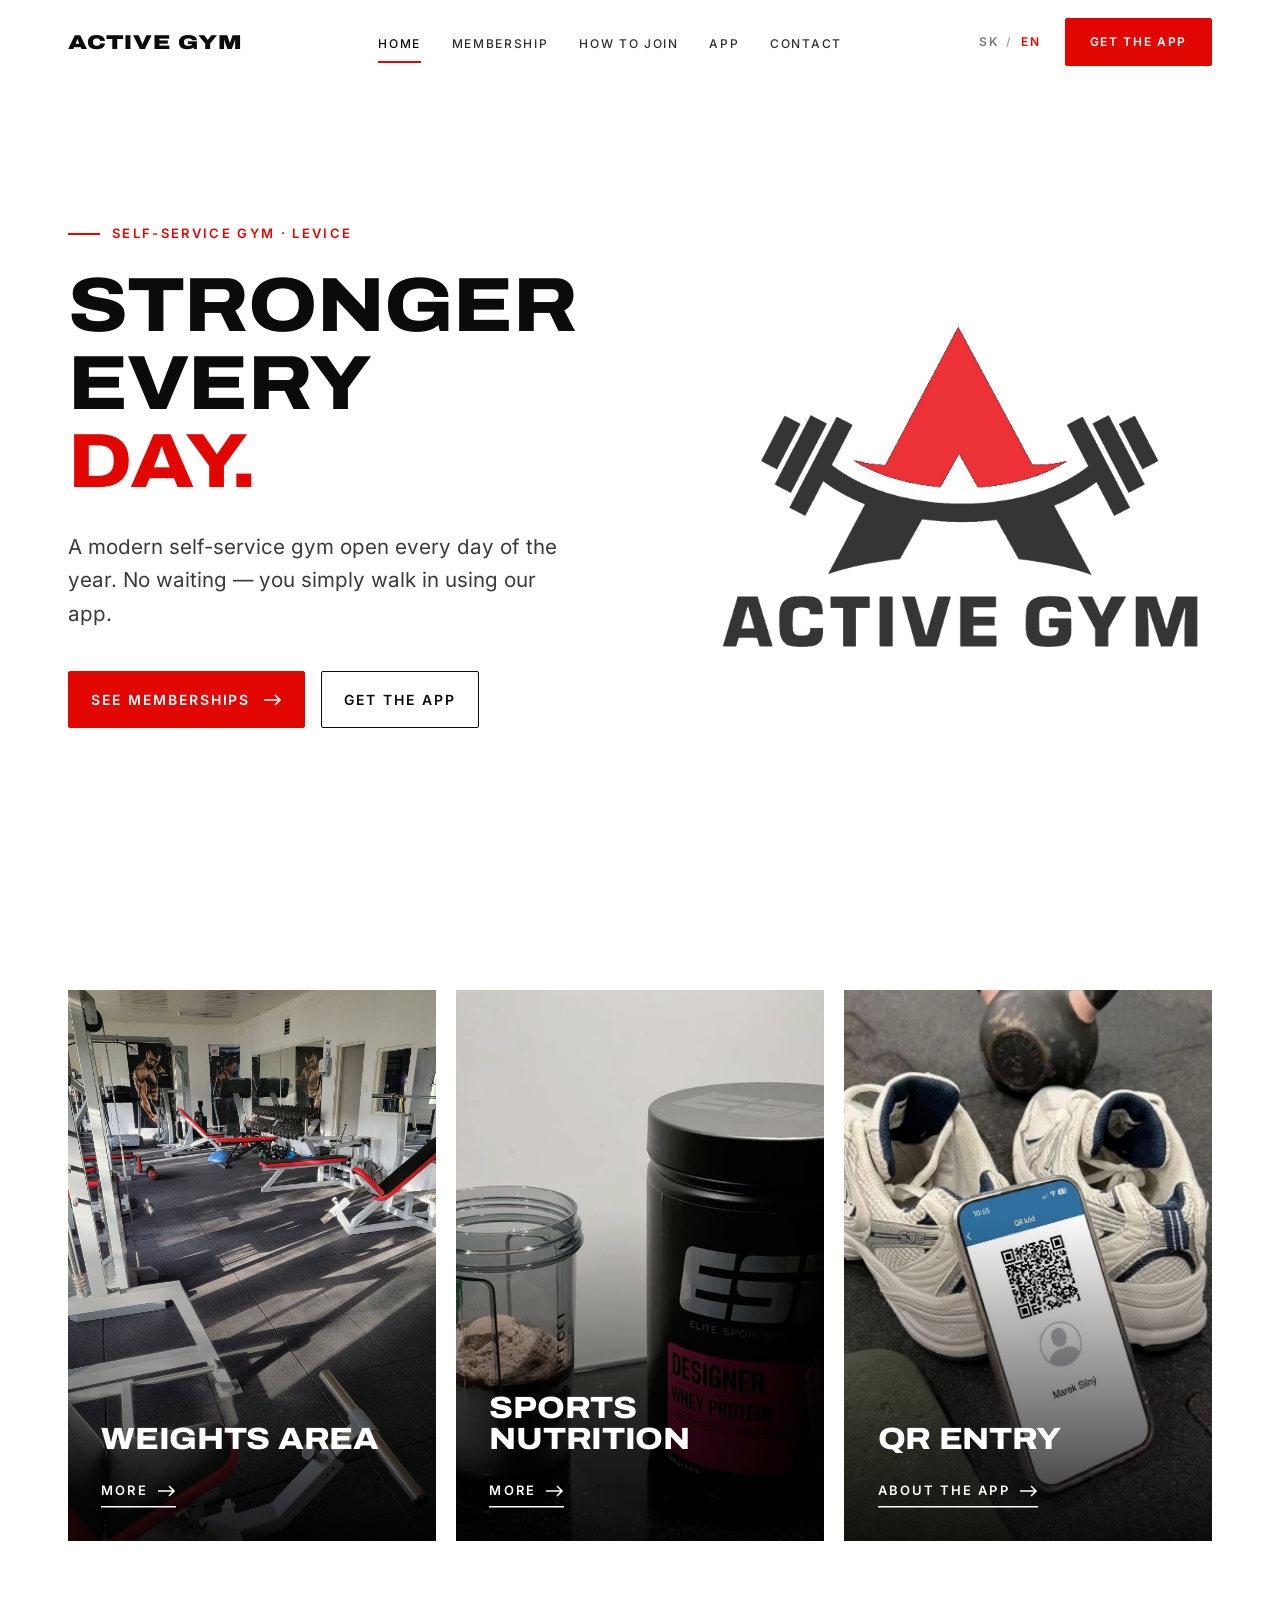
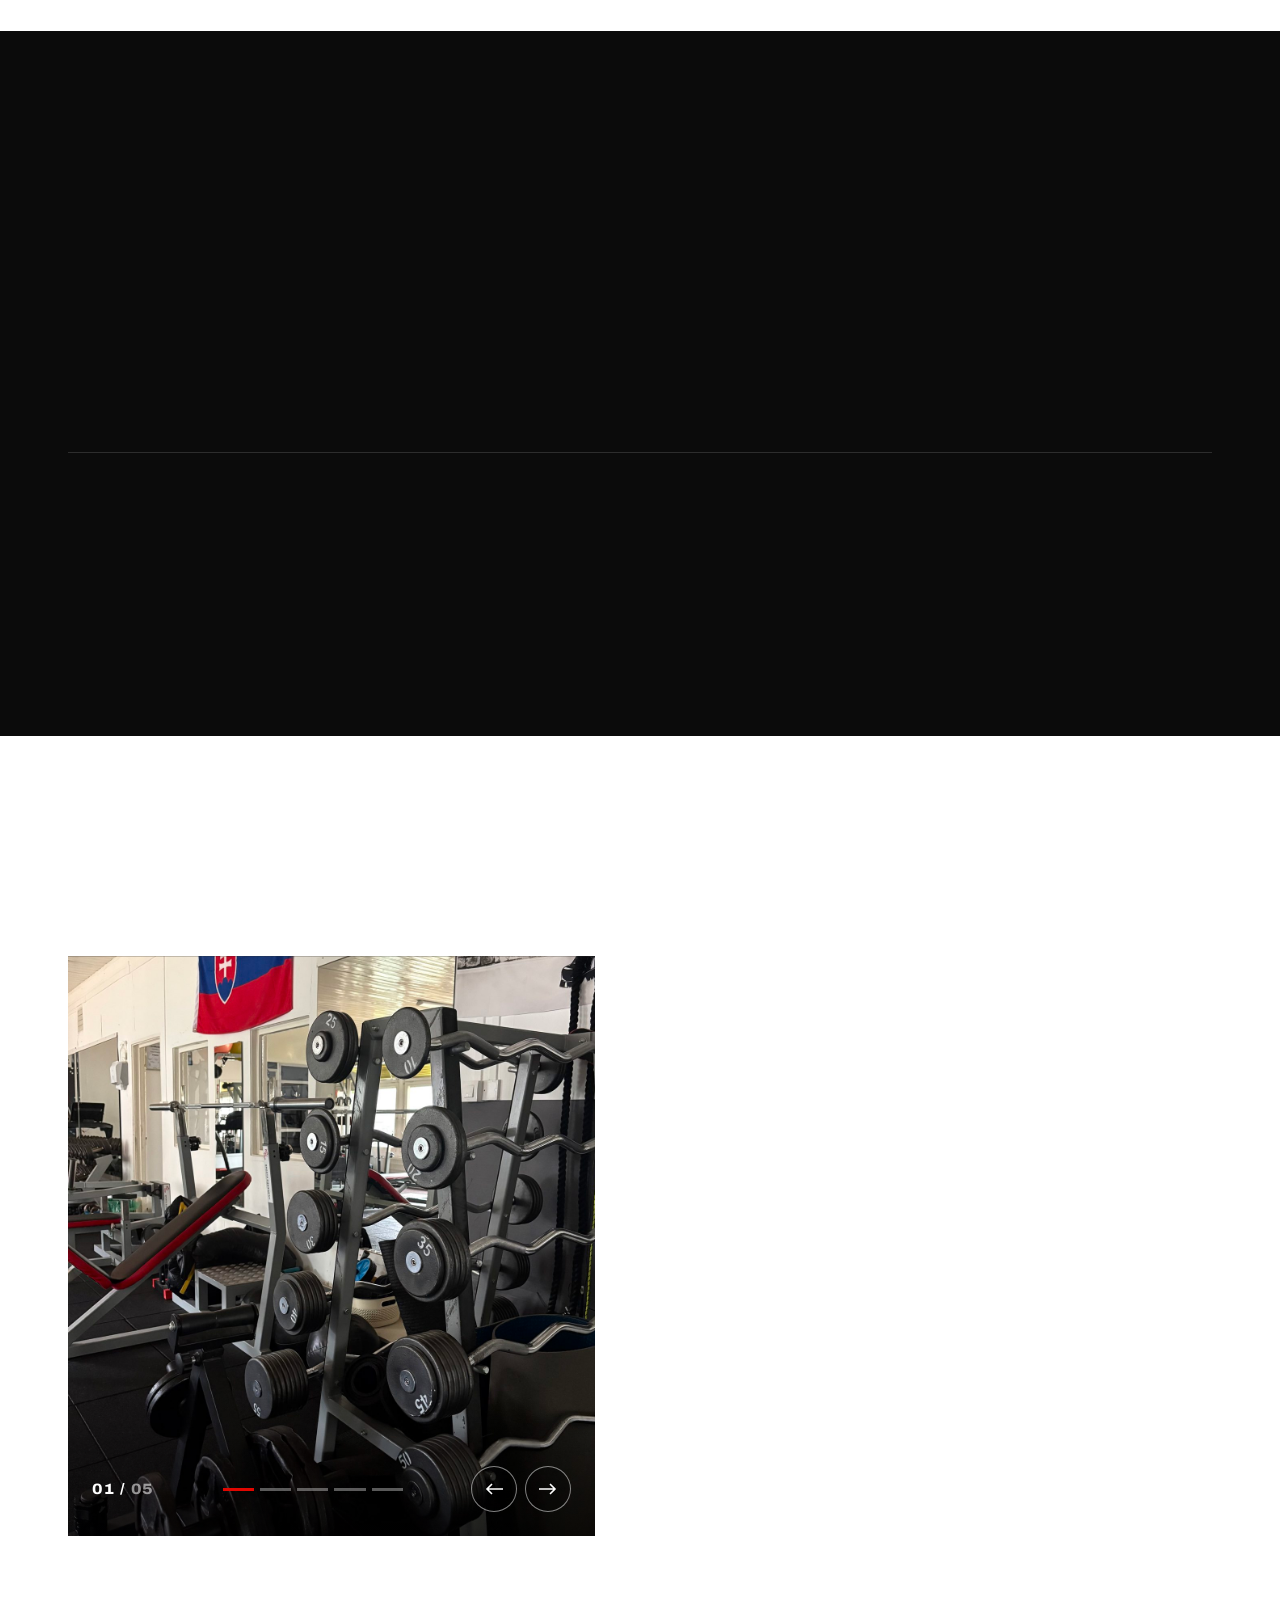
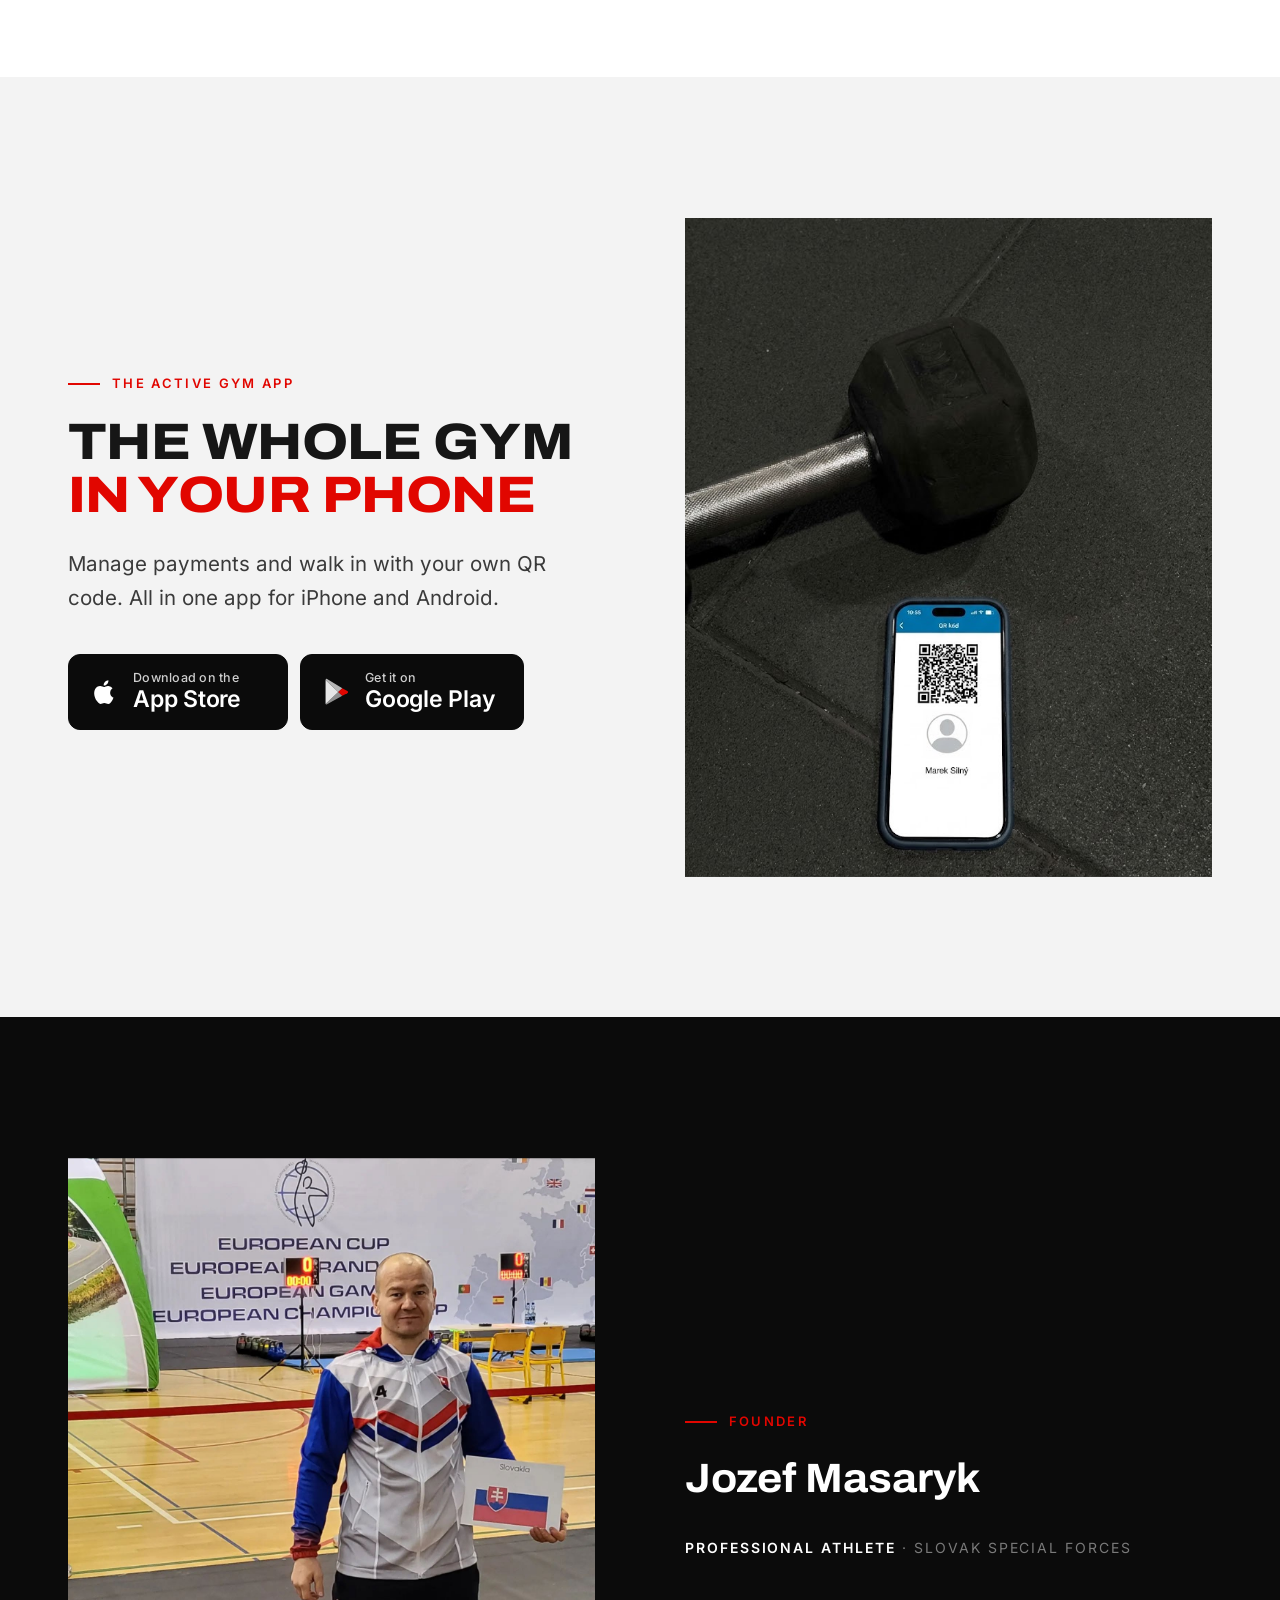
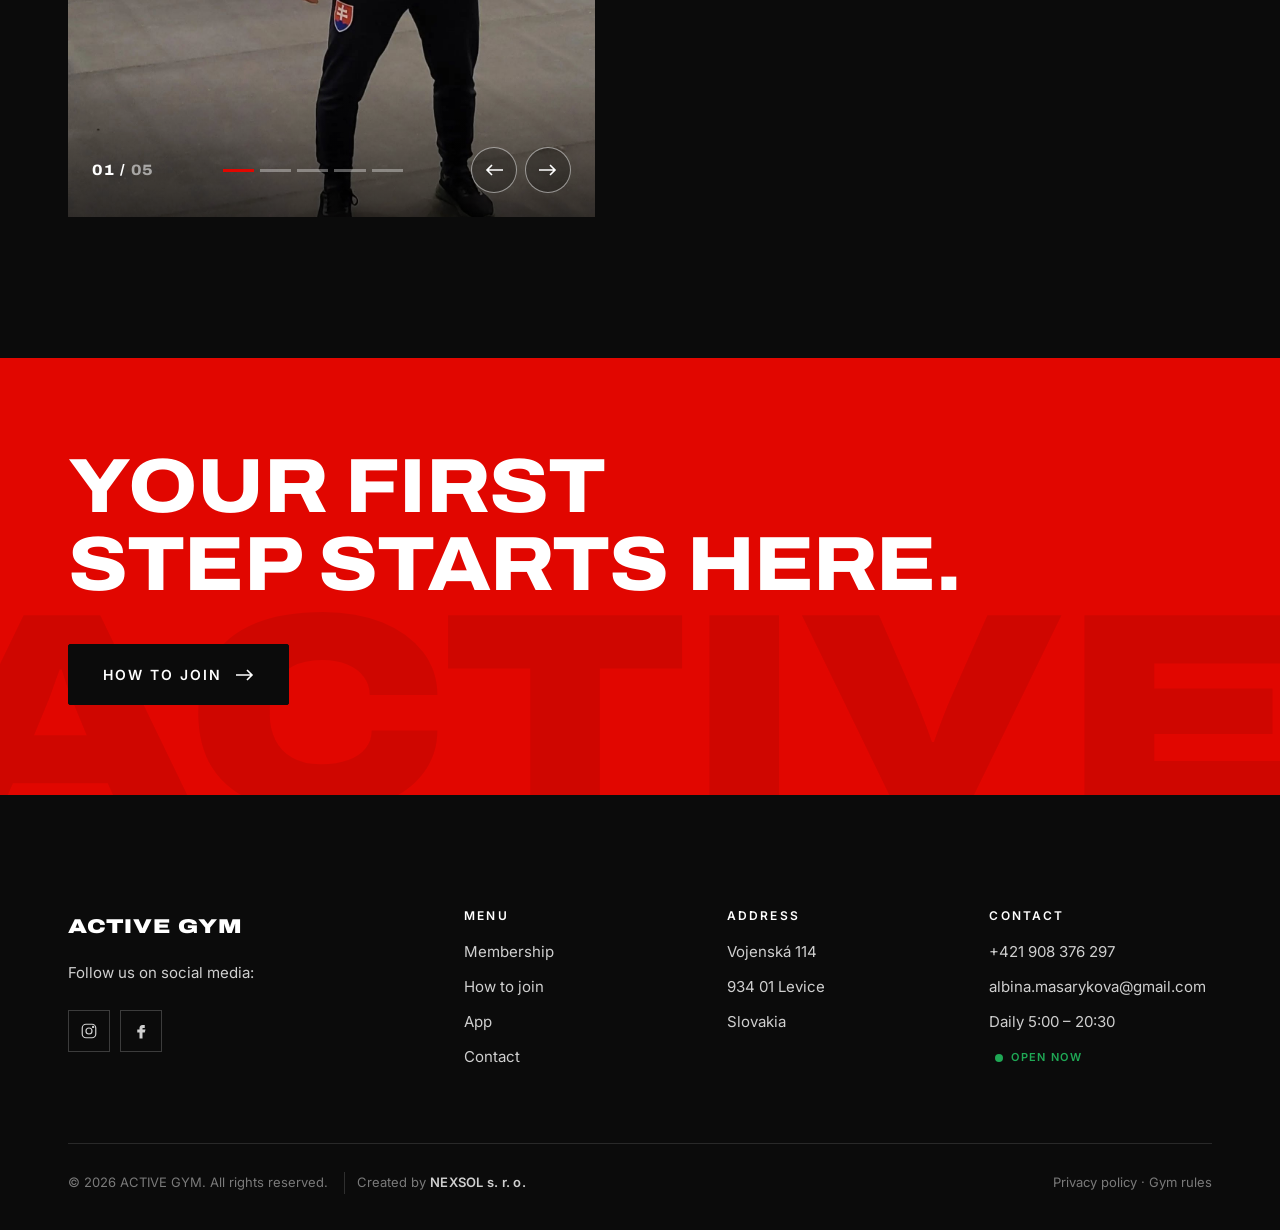
==== commit 0eb6ed8c: "Set closing time to 22:00 in structured data" ====
--- a/en/index.html
+++ b/en/index.html
@@ -63,12 +63,81 @@
             "Sunday"
           ],
           "opens": "05:00",
-          "closes": "20:30"
+          "closes": "22:00"
         }
       ],
       "sameAs": [
         "https://www.facebook.com/activegymlevice/",
         "https://www.instagram.com/active_gym_levice/"
+      ],
+      "description": "Self-service gym in Levice, Slovakia, with no reception. Entry daily 5:00 – 20:30 with a QR code in the ACTIVE GYM app; registration in person, arranged via WhatsApp.",
+      "inLanguage": "en",
+      "priceRange": "€3.60 – €32",
+      "currenciesAccepted": "EUR",
+      "paymentAccepted": "Cash, Credit Card",
+      "hasMap": "https://www.google.com/maps/search/?api=1&query=Vojensk%C3%A1+114%2C+934+01+Levice",
+      "areaServed": {
+        "@type": "City",
+        "name": "Levice"
+      },
+      "founder": {
+        "@type": "Person",
+        "name": "Jozef Masaryk"
+      },
+      "amenityFeature": [
+        {
+          "@type": "LocationFeatureSpecification",
+          "name": "Panatta and Vita strength machines",
+          "value": true
+        },
+        {
+          "@type": "LocationFeatureSpecification",
+          "name": "Free-weights zone",
+          "value": true
+        },
+        {
+          "@type": "LocationFeatureSpecification",
+          "name": "Cardio zone",
+          "value": true
+        },
+        {
+          "@type": "LocationFeatureSpecification",
+          "name": "Changing rooms with showers and lockers",
+          "value": true
+        },
+        {
+          "@type": "LocationFeatureSpecification",
+          "name": "Parking in front of the gym",
+          "value": true
+        },
+        {
+          "@type": "LocationFeatureSpecification",
+          "name": "Sports nutrition",
+          "value": true
+        }
+      ],
+      "makesOffer": [
+        {
+          "@type": "Offer",
+          "name": "Deposit (credit)",
+          "price": "10.00",
+          "priceCurrency": "EUR",
+          "description": "Valid 1 year, single entry €3.60, minimum deposit €10"
+        },
+        {
+          "@type": "Offer",
+          "name": "1-month membership",
+          "price": "32.00",
+          "priceCurrency": "EUR",
+          "description": "Unlimited entry daily 5:00 – 20:30 for 1 month"
+        },
+        {
+          "@type": "Offer",
+          "name": "Student 1-month membership",
+          "price": "26.00",
+          "priceCurrency": "EUR",
+          "description": "Unlimited entry for students with an ISIC card"
+        }
       ]
     }
   </script>
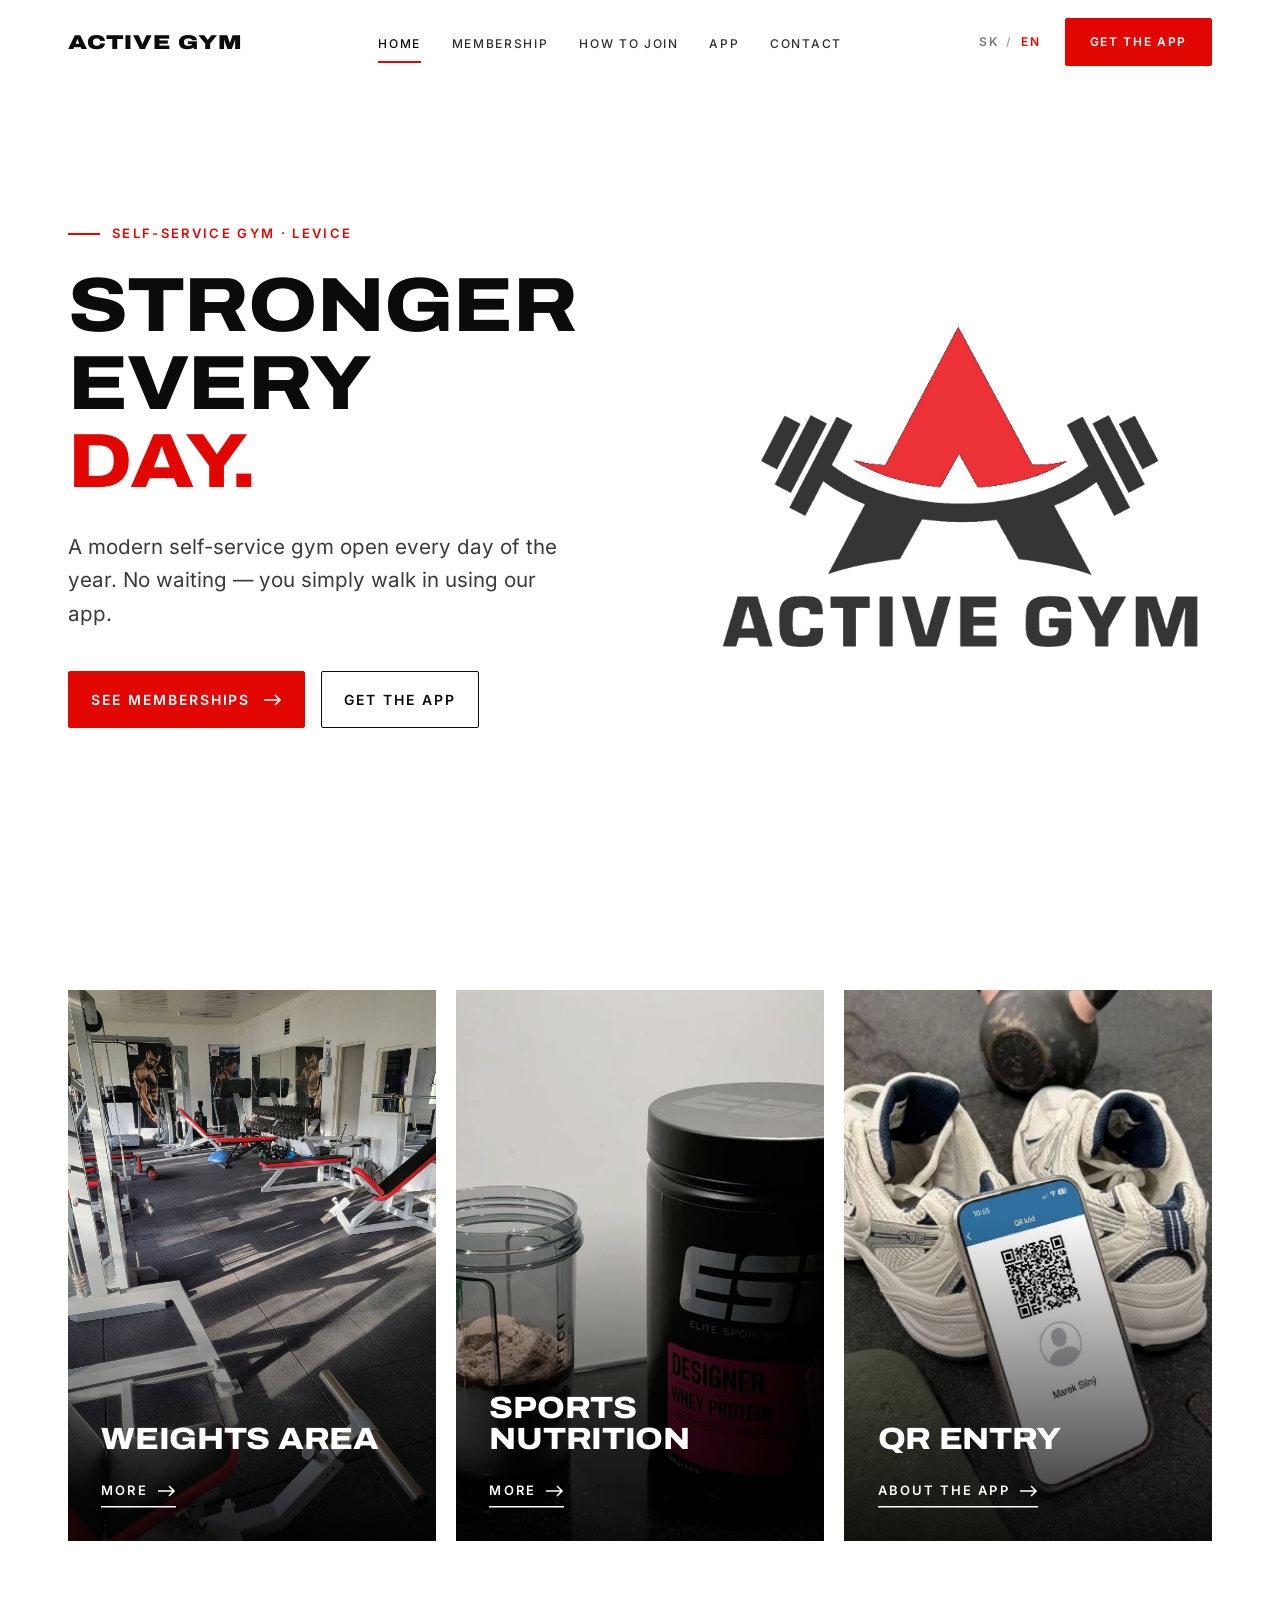
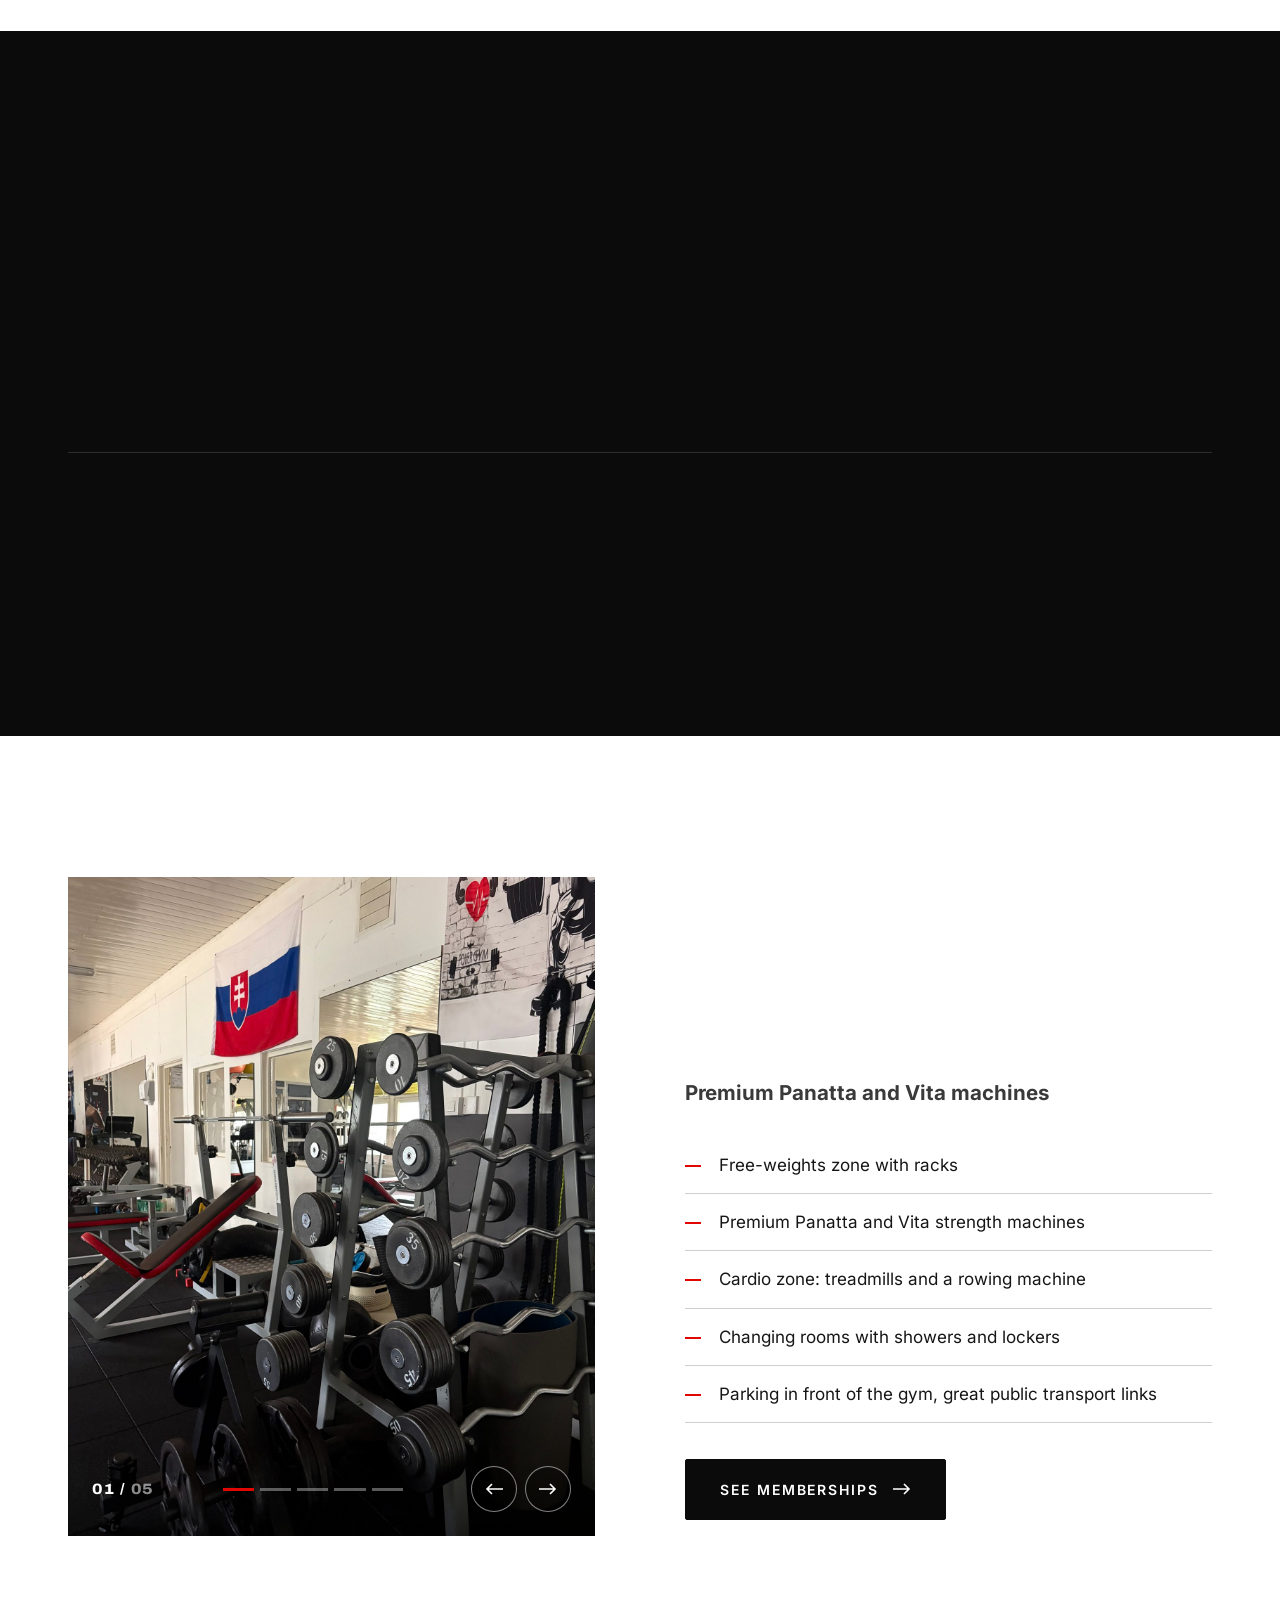
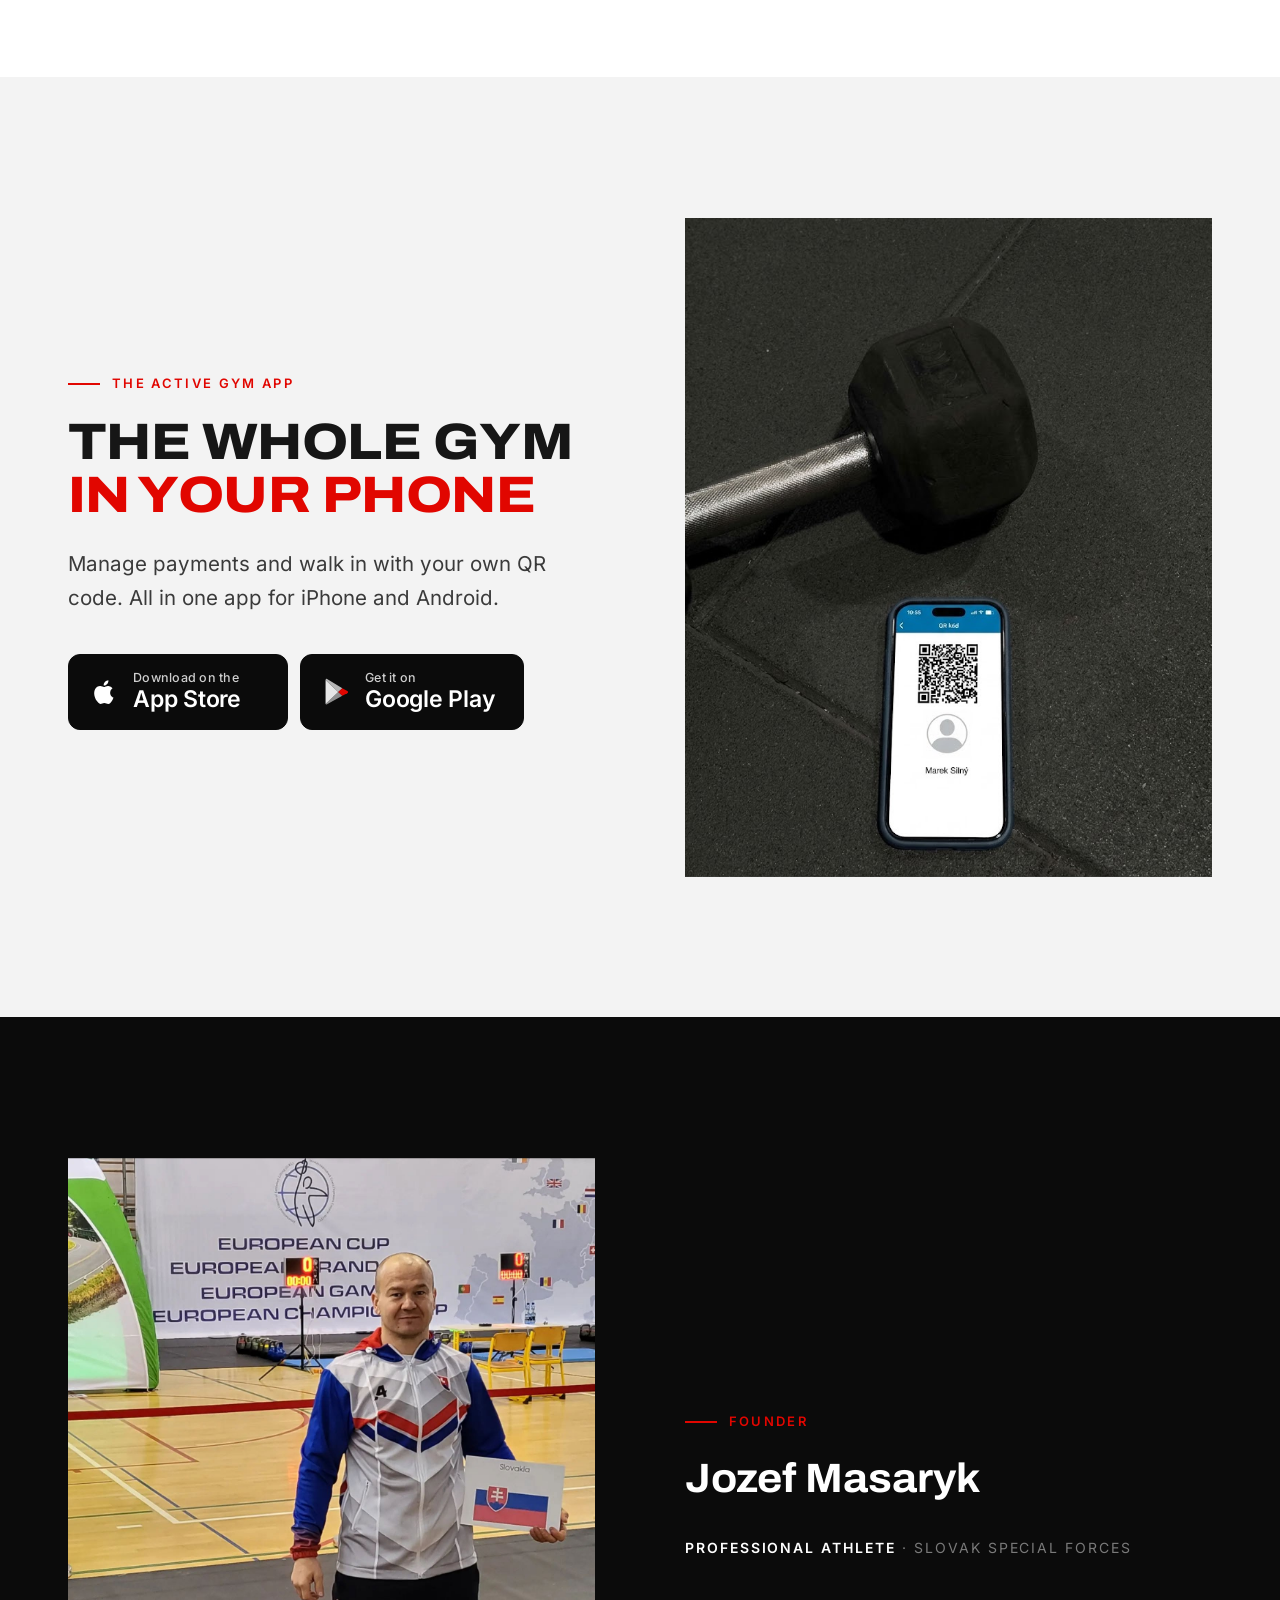
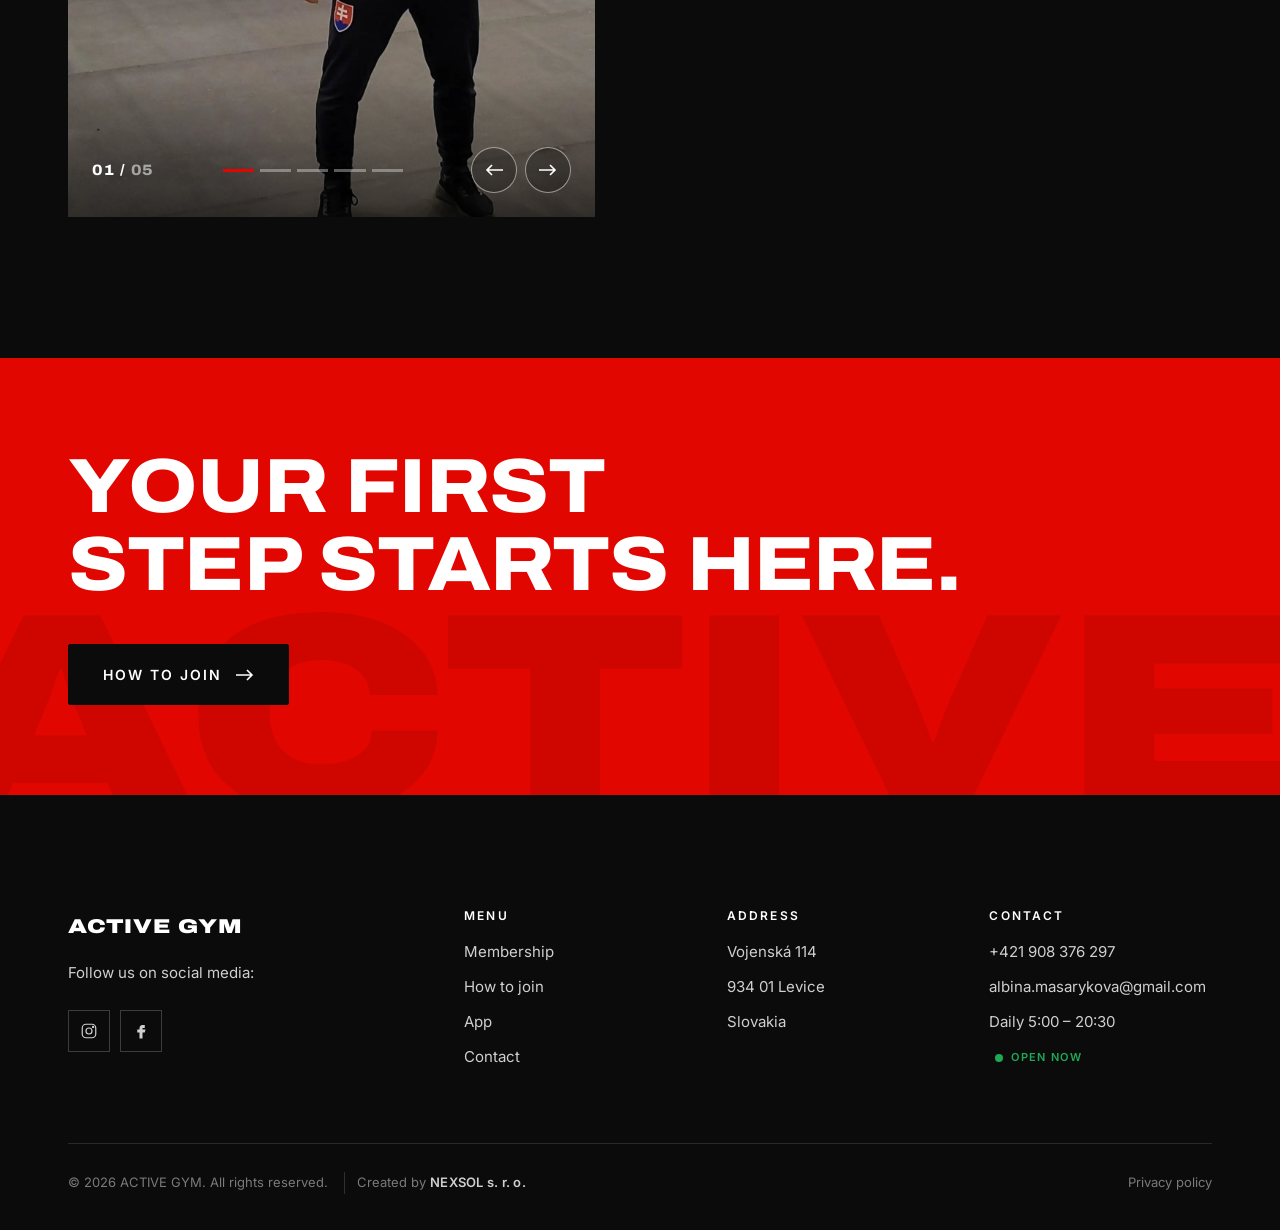
==== commit 0f91247b: "Remove gym rules link from footer" ====
--- a/en/index.html
+++ b/en/index.html
@@ -398,7 +398,7 @@
       </div>
       <div class="footer-bottom">
         <span>© <span data-year>2026</span> ACTIVE GYM. All rights reserved. <span class="footer-credit">Created by <strong>NEXSOL s. r. o.</strong></span></span>
-        <span><a href="privacy-policy.html">Privacy policy</a> · <a href="#">Gym rules</a></span>
+        <span><a href="privacy-policy.html">Privacy policy</a></span>
       </div>
     </div>
   </footer>
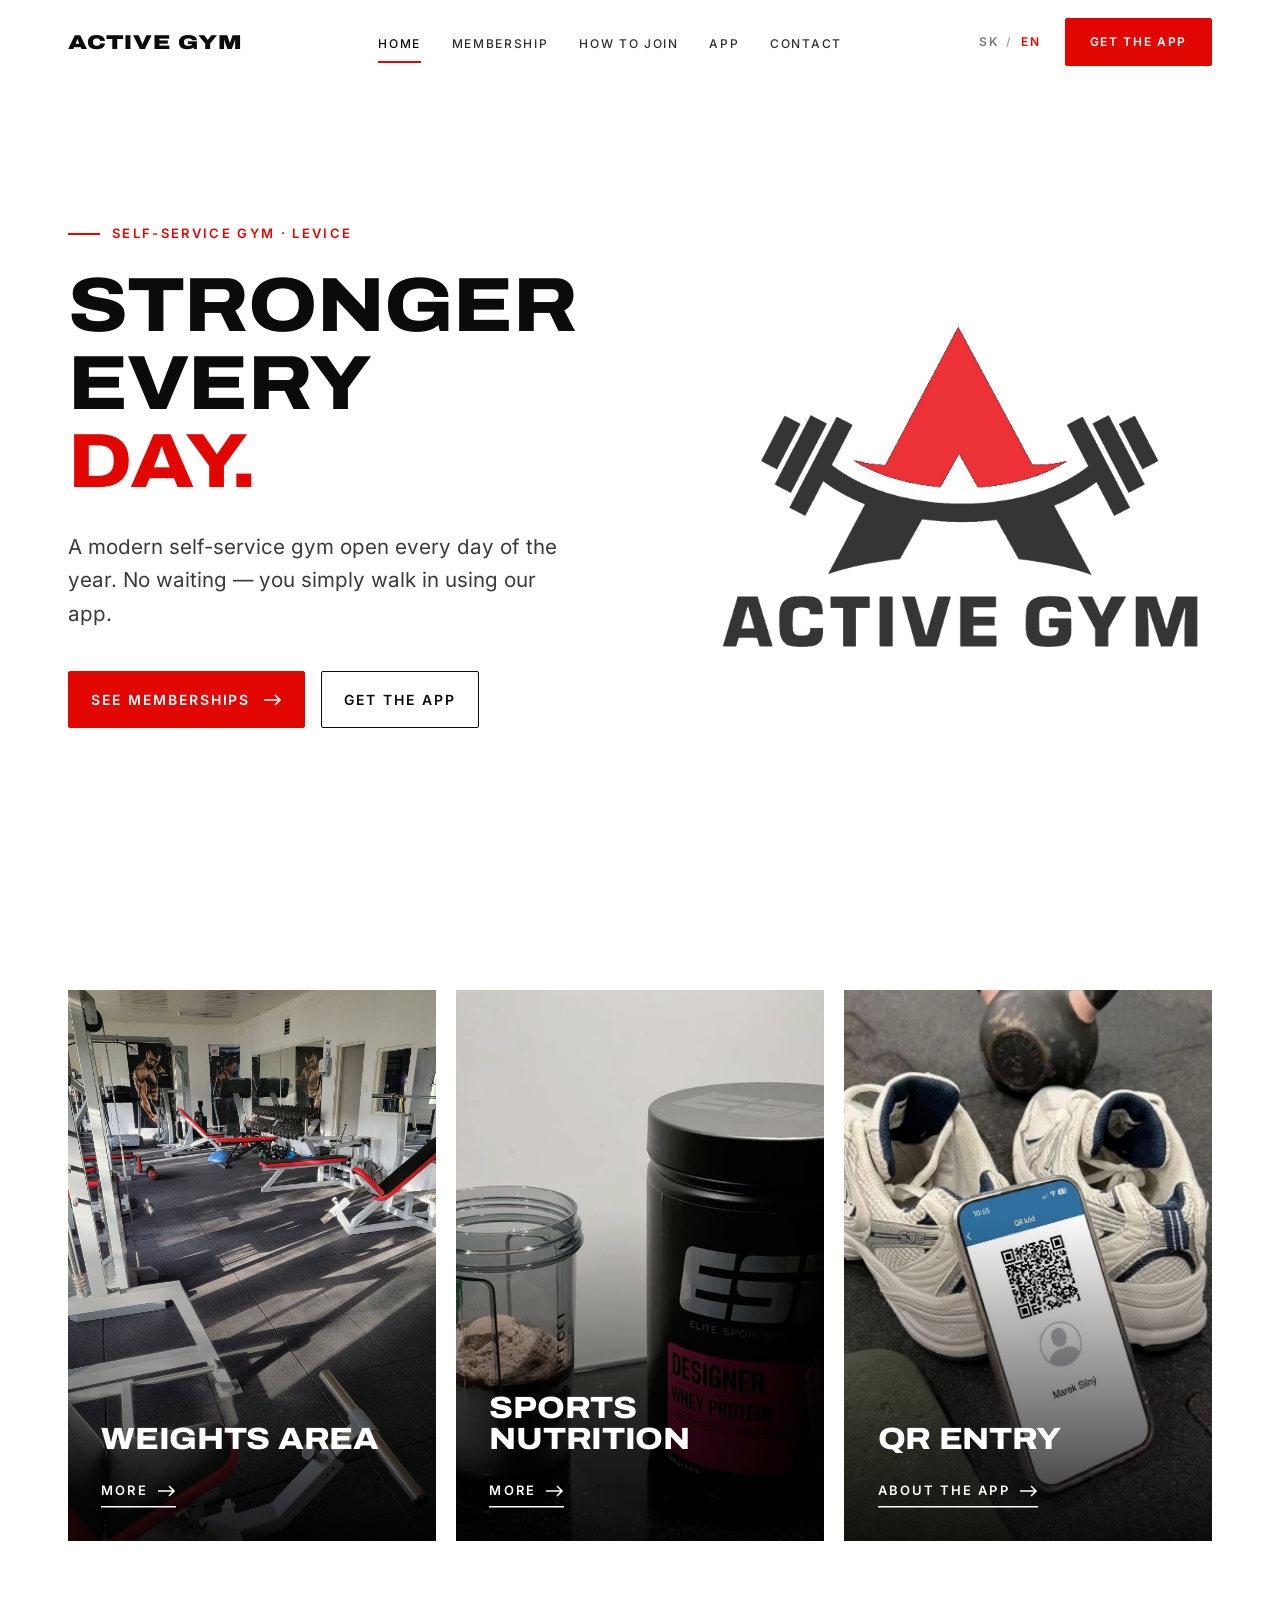
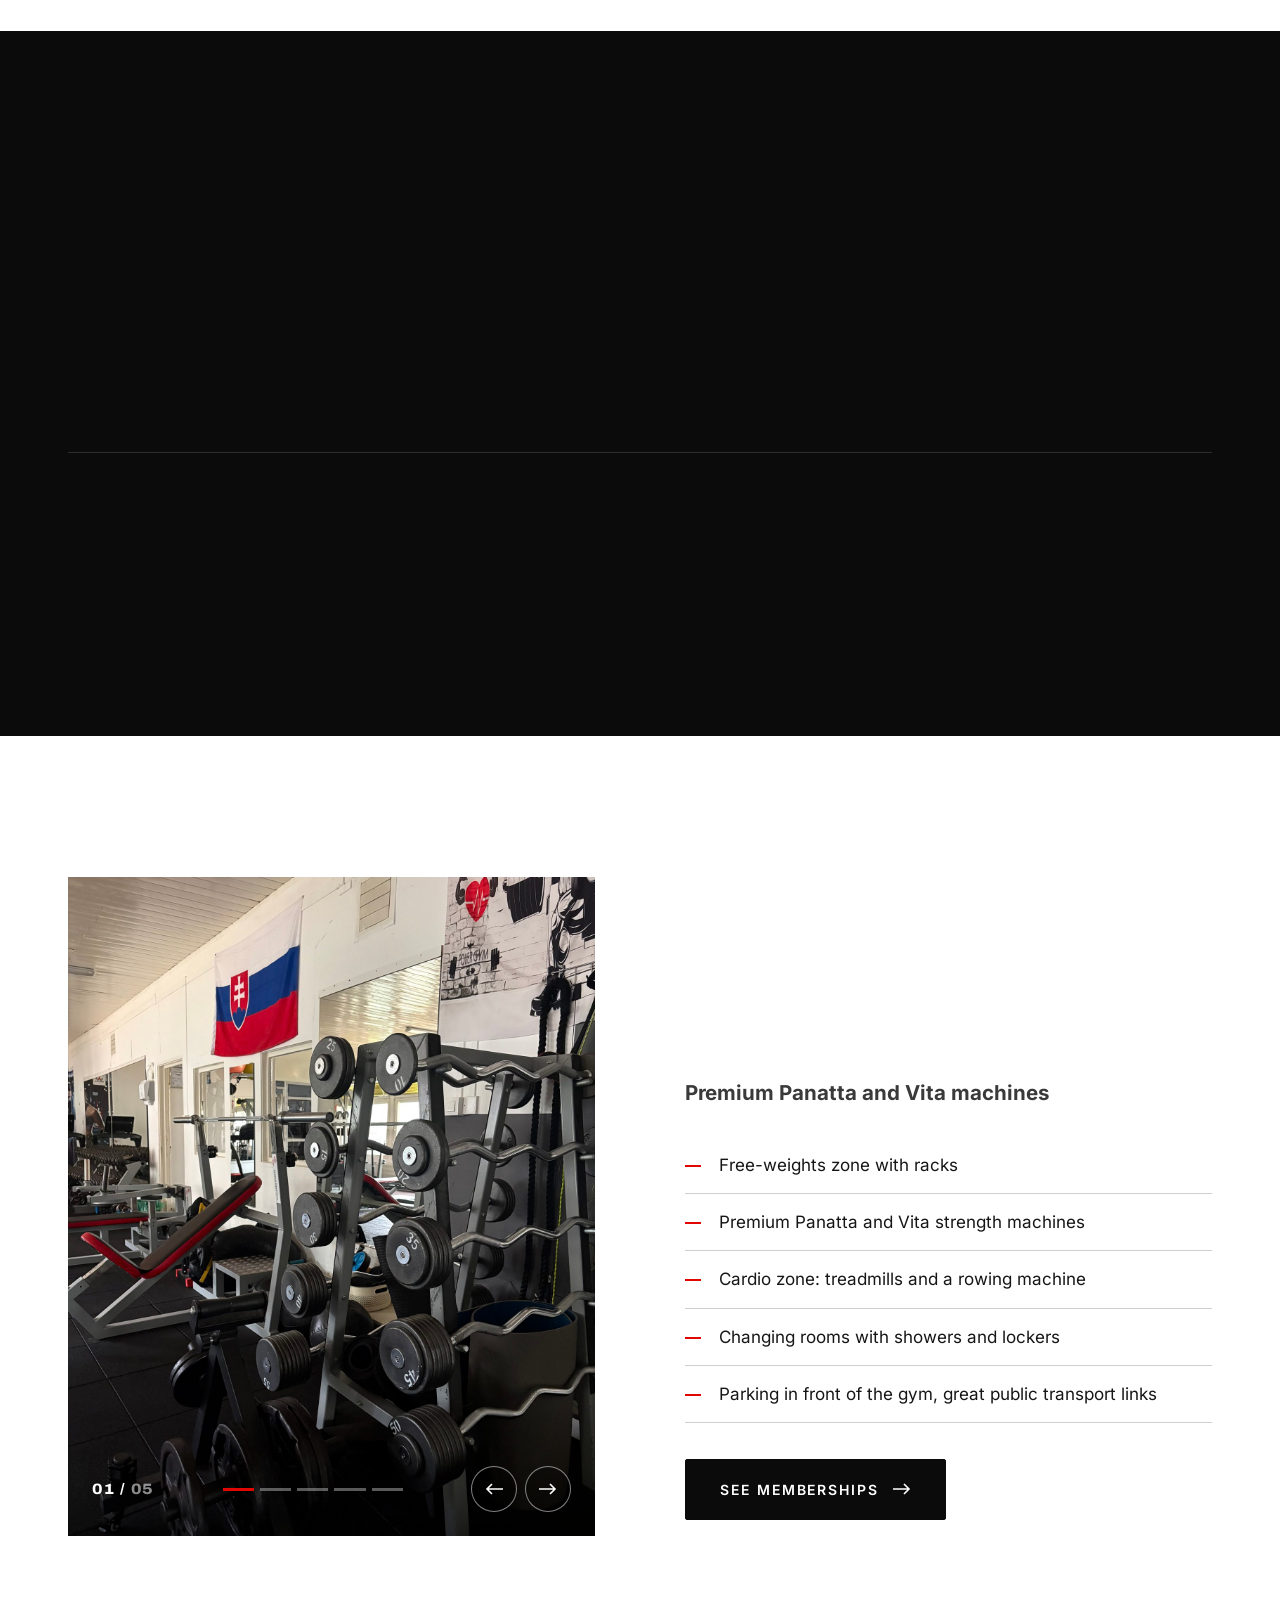
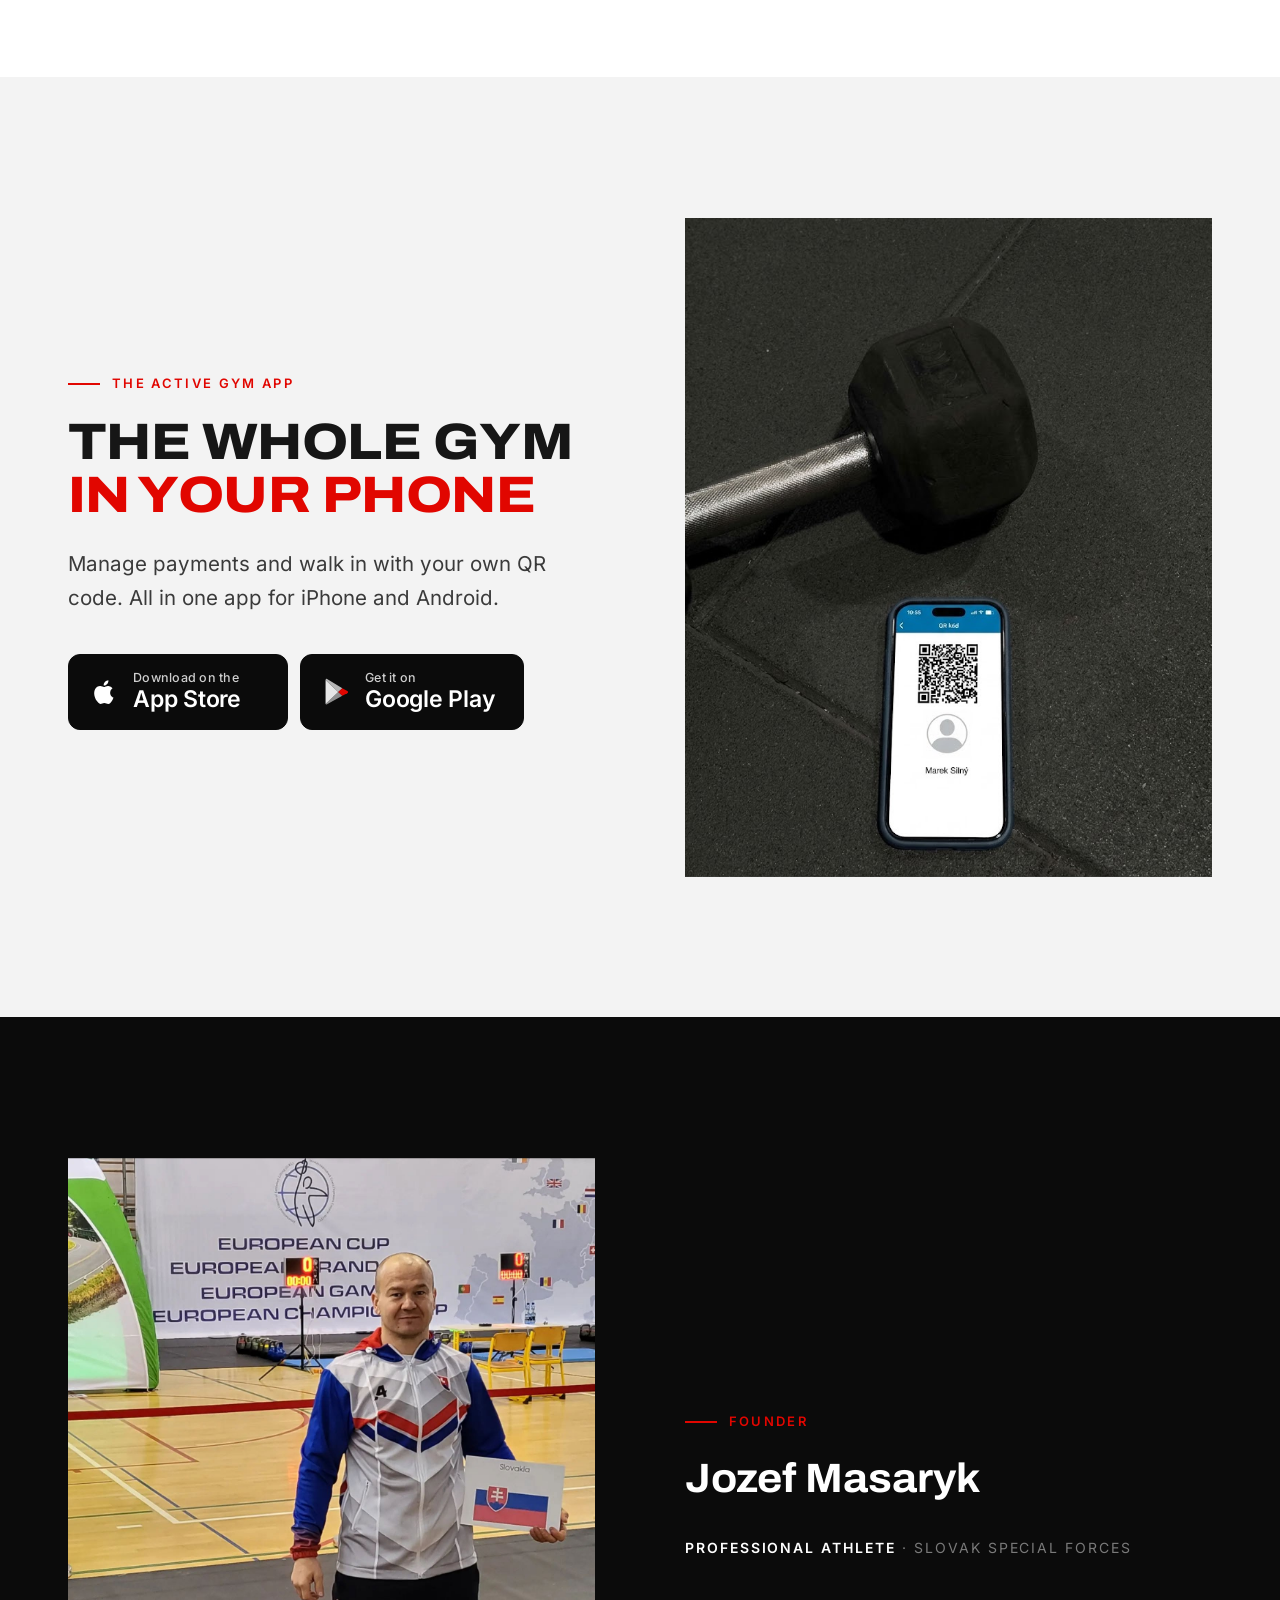
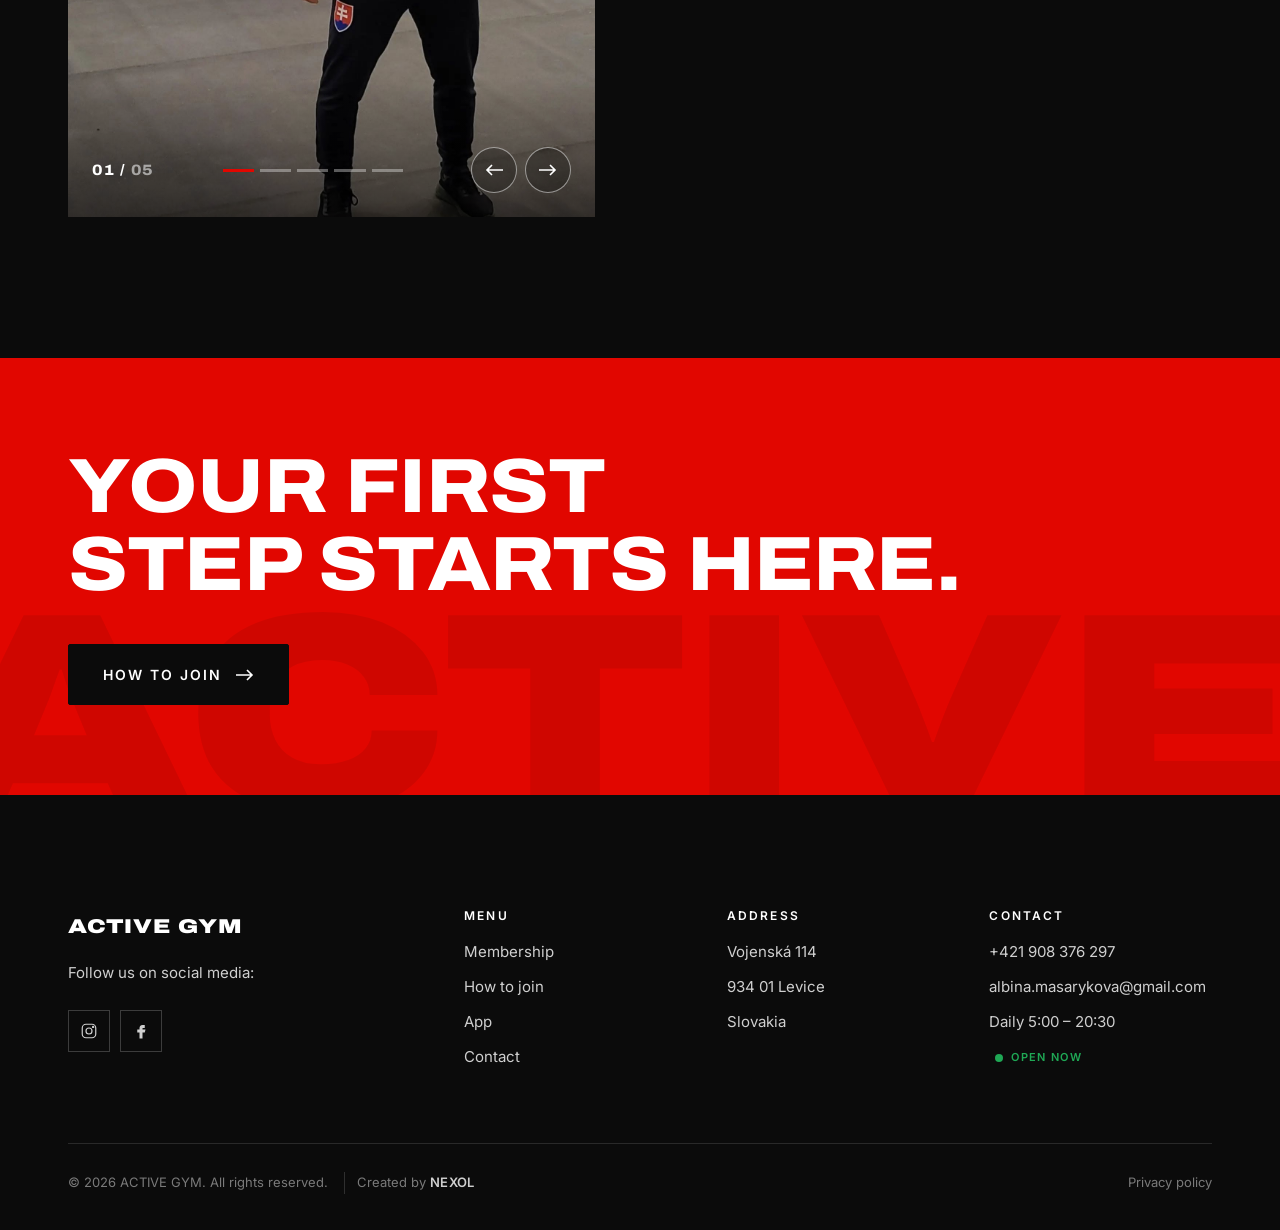
==== commit a23aa44e: "Link footer credit to nexol.sk" ====
--- a/en/index.html
+++ b/en/index.html
@@ -4,7 +4,7 @@
   <meta charset="UTF-8">
   <meta name="viewport" content="width=device-width, initial-scale=1">
   <title>ACTIVE GYM Levice — Self-service gym</title>
-  <meta name="description" content="ACTIVE GYM self-service gym in Levice, Slovakia. Open daily 5:00 – 20:30, entry with the QR code in our app, modern machines and free weights.">
+  <meta name="description" content="Self-service gym in Levice, Vojenská 114. Premium Panatta and Vita machines, QR code entry via our app, open every day of the year, holidays included.">
   <link rel="canonical" href="https://activegym.sk/en/">
   <link rel="alternate" hreflang="sk" href="https://activegym.sk/">
   <link rel="alternate" hreflang="en" href="https://activegym.sk/en/">
@@ -24,7 +24,7 @@
   <meta property="og:locale" content="en_GB">
   <meta property="og:locale:alternate" content="sk_SK">
   <meta property="og:title" content="ACTIVE GYM Levice — Self-service gym">
-  <meta property="og:description" content="ACTIVE GYM self-service gym in Levice, Slovakia. Open daily 5:00 – 20:30, entry with the QR code in our app, modern machines and free weights.">
+  <meta property="og:description" content="Self-service gym in Levice, Vojenská 114. Premium Panatta and Vita machines, QR code entry via our app, open every day of the year, holidays included.">
   <meta property="og:url" content="https://activegym.sk/en/">
   <meta property="og:image" content="https://activegym.sk/images/og-image.jpg">
   <meta property="og:image:width" content="1200">
@@ -38,6 +38,7 @@
       "@context": "https://schema.org",
       "@type": "ExerciseGym",
       "name": "ACTIVE GYM",
+      "alternateName": "ACTIVE GYM Levice",
       "url": "https://activegym.sk/",
       "logo": "https://activegym.sk/images/logo.white.png",
       "image": "https://activegym.sk/images/og-image.jpg",
@@ -186,7 +187,7 @@
     <!-- HERO -->
     <section class="hero hero--split">
       <div class="media" data-label="hero.jpg">
-        <img src="../images/logo.white.png" alt="ActiveGym logo">
+        <img src="../images/logo.white.png" alt="ACTIVE GYM Levice logo">
       </div>
       <div class="container">
         <p class="eyebrow hero-fade">Self-service gym  ·  Levice</p>
@@ -209,7 +210,7 @@
       <div class="container">
         <div class="tiles">
           <a href="membership.html" class="tile reveal">
-            <div class="media" data-label="tile-gym.jpg"><img src="../images/fitko.jpg" alt="Weights area with equipment"></div>
+            <div class="media" data-label="tile-gym.jpg"><img src="../images/fitko.jpg" alt="Weights area at ACTIVE GYM Levice with machines and benches"></div>
             <div class="tile-body">
               <h3>Weights area</h3>
               <p>Premium machines, free weights, treadmills and a rowing machine.</p>
@@ -217,7 +218,7 @@
             </div>
           </a>
           <a href="membership.html#sports-nutrition" class="tile reveal" style="--delay:.12s">
-            <div class="media" data-label="tile-cardio.jpg"><img src="../images/protein.jpg" alt="Sports nutrition"></div>
+            <div class="media" data-label="tile-cardio.jpg"><img src="../images/protein.jpg" alt="Protein and shaker, sports nutrition at ACTIVE GYM Levice"></div>
             <div class="tile-body">
               <h3>Sports nutrition</h3>
               <p>Protein, pre-workouts, protein bars and isotonic drinks.</p>
@@ -225,7 +226,7 @@
             </div>
           </a>
           <a href="app.html" class="tile reveal" style="--delay:.24s">
-            <div class="media" data-label="tile-entry.jpg"><img src="../images/img-01.jpeg" alt="Member scanning the QR code at the entrance"></div>
+            <div class="media" data-label="tile-entry.jpg"><img src="../images/img-01.jpeg" alt="Phone with the entry QR code for ACTIVE GYM Levice"></div>
             <div class="tile-body">
               <h3>QR entry</h3>
               <p>Open the app, hold your QR code to the reader and train. No waiting.</p>
@@ -259,11 +260,11 @@
     <section class="section">
       <div class="container feature">
           <div class="gallery reveal-img" data-gallery tabindex="0" role="region" aria-roledescription="carousel" aria-label="Gallery — gym facilities">
-            <div class="gallery-slide media is-active" data-label="facilities-1.jpg"><img src="../images/fitko.jpeg" alt="Weights area"></div>
-            <div class="gallery-slide media" data-label="facilities-2.jpg"><img src="../images/vahy.jpeg" alt="Panatta and Vita machines"></div>
-            <div class="gallery-slide media" data-label="facilities-3.jpg"><img src="../images/pas.jpeg" alt="Cardio zone"></div>
-            <div class="gallery-slide media" data-label="facilities-4.jpg"><img src="../images/legs.jpeg" alt="Changing rooms"></div>
-            <div class="gallery-slide media" data-label="facilities-5.jpg"><img src="../images/satna.jpeg" alt="Gym space"></div>
+            <div class="gallery-slide media is-active" data-label="facilities-1.jpg"><img src="../images/fitko.jpeg" alt="Free-weights zone with racks at ACTIVE GYM Levice"></div>
+            <div class="gallery-slide media" data-label="facilities-2.jpg"><img src="../images/vahy.jpeg" alt="Dumbbells and kettlebells at ACTIVE GYM Levice"></div>
+            <div class="gallery-slide media" data-label="facilities-3.jpg"><img src="../images/pas.jpeg" alt="Treadmill in the cardio zone at ACTIVE GYM Levice"></div>
+            <div class="gallery-slide media" data-label="facilities-4.jpg"><img src="../images/legs.jpeg" alt="Leg press machine at ACTIVE GYM Levice"></div>
+            <div class="gallery-slide media" data-label="facilities-5.jpg"><img src="../images/satna.jpeg" alt="Changing room lockers at ACTIVE GYM Levice"></div>
             <div class="gallery-ui">
               <div class="gallery-count"><span data-gallery-current>01</span> / <span data-gallery-total>05</span></div>
               <div class="gallery-dots">
@@ -299,7 +300,7 @@
     <section class="section section--grey">
       <div class="container feature feature--reverse">
         <div class="feature-media media reveal-img" data-label="app-in-hand.jpg">
-          <img src="../images/img-02.jpeg" alt="Phone with the ACTIVE GYM app in hand">
+          <img src="../images/img-02.jpeg" alt="Phone showing the QR code in the ACTIVE GYM app">
         </div>
         <div class="feature-text">
           <p class="eyebrow reveal">The ACTIVE GYM app</p>
@@ -320,10 +321,10 @@
     <section class="section section--dark founder">
       <div class="container feature">
           <div class="gallery reveal-img" data-gallery tabindex="0" role="region" aria-roledescription="carousel" aria-label="Gallery — founder">
-            <div class="gallery-slide media is-active" data-label="founder-1.jpg"><img src="../images/dodo.jpg" alt="Jozef Masaryk"></div>
-            <div class="gallery-slide media" data-label="founder-2.jpg"><img src="../images/dodo2.jpg" alt="Jozef Masaryk"></div>
-            <div class="gallery-slide media" data-label="founder-3.jpg"><img src="../images/medaila.jpeg" alt="Jozef Masaryk"></div>
-            <div class="gallery-slide media" data-label="founder-4.jpg"><img src="../images/diplom.jpeg" alt="Jozef Masaryk"></div>
+            <div class="gallery-slide media is-active" data-label="founder-1.jpg"><img src="../images/dodo.jpg" alt="Jozef Masaryk, founder of ACTIVE GYM Levice, at the European Cup"></div>
+            <div class="gallery-slide media" data-label="founder-2.jpg"><img src="../images/dodo2.jpg" alt="Jozef Masaryk competing with kettlebells"></div>
+            <div class="gallery-slide media" data-label="founder-3.jpg"><img src="../images/medaila.jpeg" alt="Jozef Masaryk's trophies and medals at ACTIVE GYM Levice"></div>
+            <div class="gallery-slide media" data-label="founder-4.jpg"><img src="../images/diplom.jpeg" alt="Jozef Masaryk's diplomas on the wall of ACTIVE GYM Levice"></div>
             <div class="gallery-slide media" data-label="founder-5.jpg"><img src="../images/jednotka.jpeg" alt="Jozef Masaryk"></div>
             <div class="gallery-ui">
               <div class="gallery-count"><span data-gallery-current>01</span> / <span data-gallery-total>05</span></div>
@@ -397,7 +398,7 @@
         </div>
       </div>
       <div class="footer-bottom">
-        <span>© <span data-year>2026</span> ACTIVE GYM. All rights reserved. <span class="footer-credit">Created by <strong>NEXSOL s. r. o.</strong></span></span>
+        <span>© <span data-year>2026</span> ACTIVE GYM. All rights reserved. <span class="footer-credit">Created by <a href="https://nexol.sk" target="_blank" rel="noopener"><strong>NEXOL</strong></a></span></span>
         <span><a href="privacy-policy.html">Privacy policy</a></span>
       </div>
     </div>
--- a/css/style.css
+++ b/css/style.css
@@ -1899,6 +1899,8 @@
     font-weight: 600;
     letter-spacing: 0.02em;
   }
+  .footer-credit a strong { transition: color 0.4s var(--ease); }
+  .footer-credit a:hover strong { color: var(--red); }
   @media (max-width: 560px) {
     .footer-credit {
       display: block;
